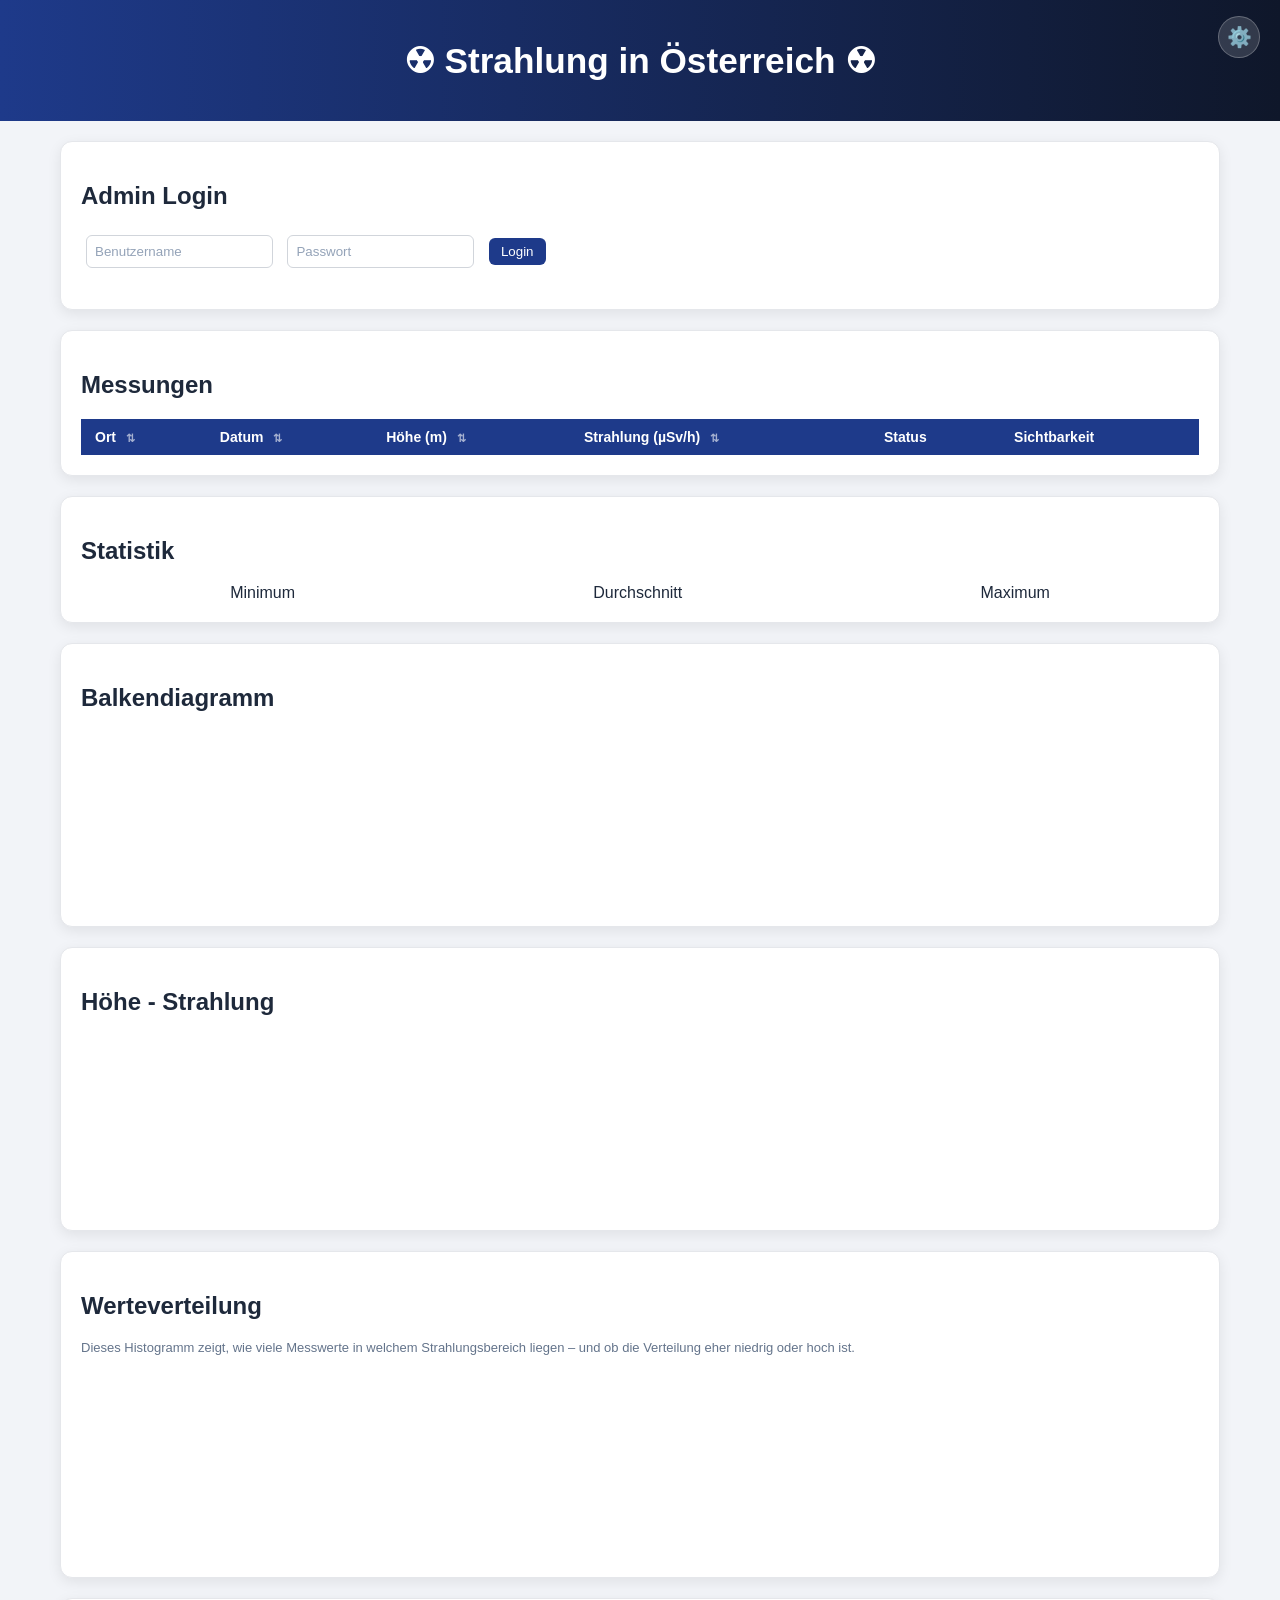
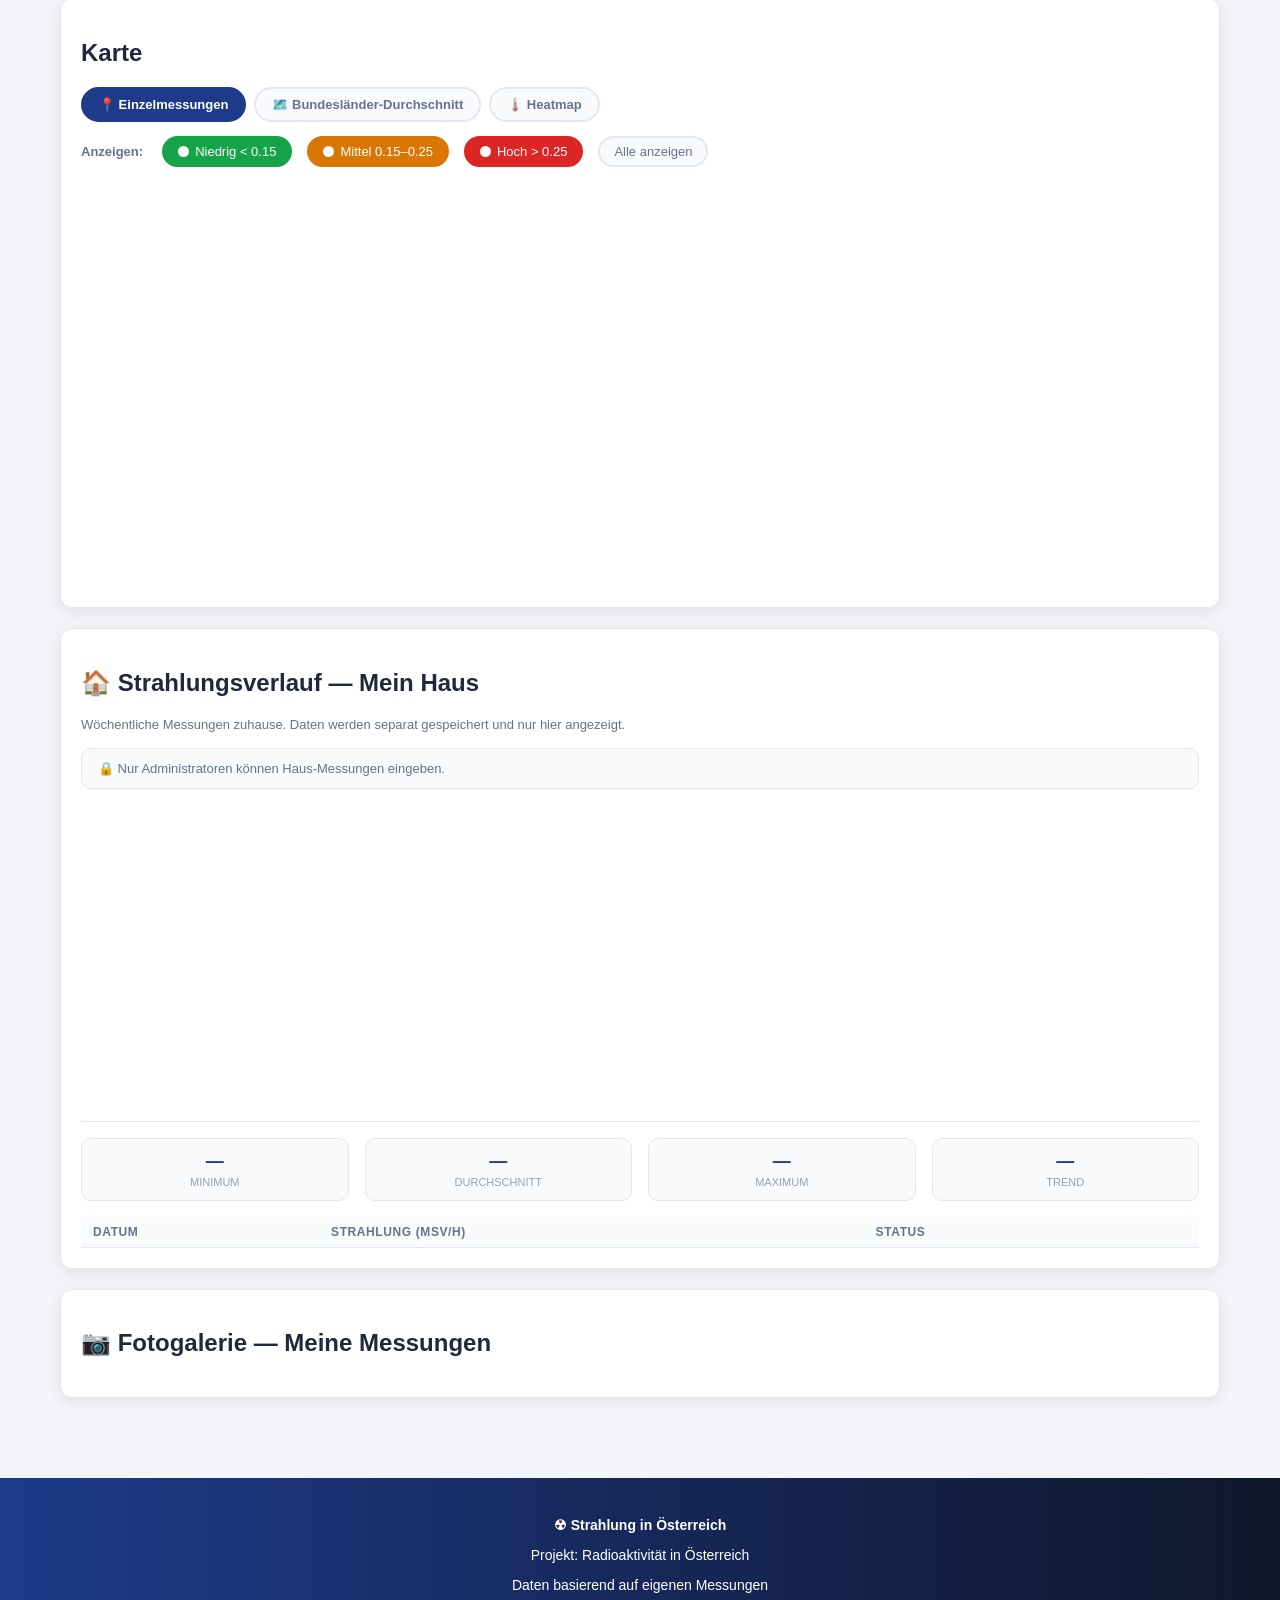
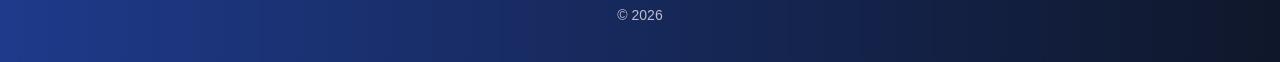
==== index.html @ 36058689 "Add files via upload" ====
<!DOCTYPE html>
<html lang="de">
<head>
  <meta charset="UTF-8">
  <title>☢ Strahlungs-Dashboard Österreich</title>
  <link rel="stylesheet" href="https://unpkg.com/leaflet/dist/leaflet.css" crossorigin="anonymous"/>
  <script src="https://cdn.jsdelivr.net/npm/chart.js" crossorigin="anonymous"></script>
  <link rel="stylesheet" href="style.css">
</head>
<body>

<header>
  <h1>☢ Strahlung in Österreich ☢</h1>

  <!-- Zahnrad -->
  <button id="settingsBtn" onclick="toggleSettings()" title="Einstellungen">⚙️</button>

  <!-- Einstellungs-Panel -->
  <div id="settingsPanel">
    <div class="settings-header">⚙️ Einstellungen</div>

    <!-- Dark Mode -->
    <div class="settings-section">
      <div class="settings-label">Erscheinungsbild</div>
      <div class="toggle-row">
        <span>🌙 Dark Mode</span>
        <div class="toggle" id="darkToggle" onclick="toggleDark()"></div>
      </div>
    </div>

    <!-- Einheiten -->
    <div class="settings-section">
      <div class="settings-label">Einheit der Strahlung</div>
      <div class="unit-btns">
        <button class="unit-btn active" onclick="setUnit('uSv')" id="btn-uSv">µSv/h</button>
        <button class="unit-btn"        onclick="setUnit('mSv')" id="btn-mSv">mSv/Jahr</button>
        <button class="unit-btn"        onclick="setUnit('mrem')"id="btn-mrem">mrem/h</button>
      </div>
      <div id="unitHint" style="font-size:11px;color:var(--text-muted);margin-top:10px;line-height:1.5">
        Alle angezeigten Werte werden automatisch umgerechnet.
      </div>
    </div>
  </div>

  <!-- Overlay zum Schließen -->
  <div id="settingsOverlay" onclick="closeSettings()"></div>
</header>

<div class="container">

  <!-- Login -->
  <div class="card">
    <h2>Admin Login</h2>
    <input id="username" placeholder="Benutzername" autocomplete="username">
    <input id="password" type="password" placeholder="Passwort" autocomplete="current-password">
    <button onclick="login()">Login</button>
    <button id="logoutBtn" onclick="logout()" style="display:none;background:#6b7280">Logout</button>
    <p id="loginStatus"></p>
  </div>

  <!-- Admin Panel -->
  <div class="card" id="adminPanel" style="display:none;">
    <h2>Neue / Bearbeiten</h2>
    <input id="location" placeholder="Ort">
    <input id="date" type="date">
    <input id="altitude" type="number" placeholder="Höhe (m)">
    <input id="value" type="number" step="0.01" placeholder="µSv/h">
    <input id="lat" type="number" placeholder="Breitengrad">
    <input id="lon" type="number" placeholder="Längengrad">
    <button onclick="saveMeasurement()">Speichern</button>
    <button onclick="cancelEdit()" style="background:#6b7280">Abbrechen</button>
  </div>

  <!-- Tabelle -->
  <div class="card">
    <h2>Messungen</h2>
    <div class="table-wrapper">
      <table>
        <thead>
          <tr>
            <th onclick="sortTable('location')" data-col="location">Ort <span class="sort-icon">⇅</span></th>
            <th onclick="sortTable('date')"     data-col="date">Datum <span class="sort-icon">⇅</span></th>
            <th onclick="sortTable('altitude')" data-col="altitude">Höhe (m) <span class="sort-icon">⇅</span></th>
            <th onclick="sortTable('value')"    data-col="value" id="valueColHeader">Strahlung (µSv/h) <span class="sort-icon">⇅</span></th>
            <th>Status</th>
            <th>Sichtbarkeit</th>
            <th id="actionHeader" style="display:none">Aktionen</th>
          </tr>
        </thead>
        <tbody id="measurementBody"></tbody>
      </table>
    </div>
  </div>

  <!-- Statistik -->
  <div class="card">
    <h2>Statistik</h2>
    <div style="display:flex;justify-content:space-around;text-align:center">
      <div><div id="minValue" style="font-size:24px;font-weight:bold"></div><div>Minimum</div></div>
      <div><div id="avgValue" style="font-size:24px;font-weight:bold"></div><div>Durchschnitt</div></div>
      <div><div id="maxValue" style="font-size:24px;font-weight:bold"></div><div>Maximum</div></div>
    </div>
  </div>

  <!-- Charts -->
  <div class="card">
    <h2>Balkendiagramm</h2>
    <canvas id="barChart"></canvas>
  </div>
  <div class="card">
    <h2>Höhe - Strahlung</h2>
    <canvas id="scatterChart"></canvas>
  </div>

  <!-- Verteilungsdiagramm -->
  <div class="card">
    <h2>Werteverteilung</h2>
    <p style="font-size:13px;color:var(--text-dim);margin:0 0 14px">
      Dieses Histogramm zeigt, wie viele Messwerte in welchem Strahlungsbereich liegen – und ob die Verteilung eher niedrig oder hoch ist.
    </p>
    <canvas id="histChart"></canvas>
    <div id="histInfo" style="margin-top:14px;display:flex;flex-wrap:wrap;gap:12px;font-size:13px;"></div>
  </div>

  <!-- Karte -->
  <div class="card">
    <h2>Karte</h2>

    <!-- Karten-Modus Umschalter -->
    <div class="map-mode-switch">
      <button class="map-mode-btn active" id="btn-mode-points" onclick="setMapMode('points')">
        📍 Einzelmessungen
      </button>
      <button class="map-mode-btn" id="btn-mode-bundeslaender" onclick="setMapMode('bundeslaender')">
        🗺️ Bundesländer-Durchschnitt
      </button>
      <button class="map-mode-btn" id="btn-mode-heatmap" onclick="setMapMode('heatmap')">
        🌡️ Heatmap
      </button>
    </div>

    <div id="mapFilter" style="display:flex;flex-wrap:wrap;gap:10px;margin-bottom:12px;align-items:center;">
      <span style="font-size:13px;color:var(--text-dim);font-weight:600;margin-right:4px;">Anzeigen:</span>
      <button onclick="toggleFilter('green')" id="btn-green" style="background:#16a34a;border:2px solid #16a34a;padding:6px 14px;border-radius:20px;font-size:13px;display:flex;align-items:center;gap:6px;">
        <span style="display:inline-block;width:11px;height:11px;border-radius:50%;background:white;"></span> Niedrig &lt; 0.15
      </button>
      <button onclick="toggleFilter('orange')" id="btn-orange" style="background:#d97706;border:2px solid #d97706;padding:6px 14px;border-radius:20px;font-size:13px;display:flex;align-items:center;gap:6px;">
        <span style="display:inline-block;width:11px;height:11px;border-radius:50%;background:white;"></span> Mittel 0.15–0.25
      </button>
      <button onclick="toggleFilter('red')" id="btn-red" style="background:#dc2626;border:2px solid #dc2626;padding:6px 14px;border-radius:20px;font-size:13px;display:flex;align-items:center;gap:6px;">
        <span style="display:inline-block;width:11px;height:11px;border-radius:50%;background:white;"></span> Hoch &gt; 0.25
      </button>
      <button onclick="resetFilter()" style="background:var(--haus-bg);color:var(--text-dim);border:2px solid var(--haus-border);padding:6px 14px;border-radius:20px;font-size:13px;">
        Alle anzeigen
      </button>
    </div>

    <!-- Legende für die Bundesländer-Ansicht -->
    <div id="mapLegend" style="display:none;"></div>

    <div id="map"></div>
    <div id="mapStatus" style="font-size:12px;color:var(--text-muted);margin-top:8px;"></div>
  </div>

  <!-- Haus-Verlauf -->
  <div class="card">
    <h2>🏠 Strahlungsverlauf — Mein Haus</h2>
    <p style="font-size:13px;color:var(--text-dim);margin:0 0 16px;">
      Wöchentliche Messungen zuhause. Daten werden separat gespeichert und nur hier angezeigt.
    </p>

    <div id="hausAdminBlock" style="display:none;">
      <div class="haus-eingabe">
        <div class="input-group">
          <label>Datum der Messung</label>
          <input type="date" id="hausDate">
        </div>
        <div class="input-group">
          <label>Strahlung (µSv/h)</label>
          <input type="number" step="0.001" id="hausValue" placeholder="z.B. 0.112">
        </div>
        <button onclick="addHausMeasurement()" style="padding:9px 20px;font-size:14px;white-space:nowrap;align-self:flex-end">
          ＋ Hinzufügen
        </button>
      </div>
    </div>
    <div id="hausLockHint" class="haus-lock">
      🔒 Nur Administratoren können Haus-Messungen eingeben.
    </div>

    <div style="position:relative;height:300px">
      <canvas id="hausChart"></canvas>
    </div>

    <div class="haus-stats">
      <div class="haus-stat"><div class="val" id="hausMin">—</div><div class="lbl">Minimum</div></div>
      <div class="haus-stat"><div class="val" id="hausAvg">—</div><div class="lbl">Durchschnitt</div></div>
      <div class="haus-stat"><div class="val" id="hausMax">—</div><div class="lbl">Maximum</div></div>
      <div class="haus-stat"><div class="val" id="hausTrend">—</div><div class="lbl">Trend</div></div>
    </div>

    <div class="haus-table-wrapper">
      <table class="haus-table">
        <thead><tr><th>Datum</th><th id="hausValCol">Strahlung (µSv/h)</th><th>Status</th><th></th></tr></thead>
        <tbody id="hausBody"></tbody>
      </table>
    </div>
  </div>

  <!-- Galerie -->
  <div class="card">
    <h2>📷 Fotogalerie — Meine Messungen</h2>
    <div class="gallery-grid" id="galleryGrid"></div>
  </div>

</div>

<!-- Lightbox -->
<div id="lightbox">
  <button class="lb-close" onclick="closeLightbox()">✕</button>
  <img id="lbImg" src="" alt="">
  <div id="lbCaption" class="lb-caption"></div>
  <div id="lbOrt"     class="lb-ort"></div>
</div>

<footer style="background:linear-gradient(90deg,#1e3a8a,#0f172a);color:white;text-align:center;padding:25px;margin-top:40px;font-size:14px;">
  <p><b>☢ Strahlung in Österreich</b></p>
  <p>Projekt: Radioaktivität in Österreich</p>
  <p>Daten basierend auf eigenen Messungen</p>
  <p style="opacity:0.7">© 2026</p>
</footer>

<script src="https://unpkg.com/leaflet/dist/leaflet.js" crossorigin="anonymous"></script>
<script src="script.js"></script>
</body>
</html>
---- style.css ----
/* ══════════════════════════════════════════════
       CSS VARIABLEN — Light & Dark Mode
    ══════════════════════════════════════════════ */
    :root {
      --bg:          #f2f4f8;
      --card:        #ffffff;
      --card-border: #e5e7eb;
      --text:        #1e293b;
      --text-dim:    #64748b;
      --text-muted:  #94a3b8;
      --input-bg:    #ffffff;
      --input-border:#d1d5db;
      --table-head:  #1e3a8a;
      --table-hover: #f0f4ff;
      --table-stripe:#f8fafc;
      --haus-bg:     #f8fafc;
      --haus-border: #e2e8f0;
      --shadow:      0 4px 14px rgba(0,0,0,0.08);
      --settings-bg: #ffffff;
      --settings-border: #e2e8f0;
      --overlay-bg:  rgba(0,0,0,0.3);
    }

    body.dark {
      --bg:          #0f1117;
      --card:        #1a1f2e;
      --card-border: #2d3748;
      --text:        #e2e8f0;
      --text-dim:    #94a3b8;
      --text-muted:  #64748b;
      --input-bg:    #252b3b;
      --input-border:#3d4a5c;
      --table-head:  #1e3a8a;
      --table-hover: #1e2a3a;
      --table-stripe:#151b27;
      --haus-bg:     #151b27;
      --haus-border: #2d3748;
      --shadow:      0 4px 14px rgba(0,0,0,0.4);
      --settings-bg: #1a1f2e;
      --settings-border: #2d3748;
      --overlay-bg:  rgba(0,0,0,0.6);
    }

    /* ══════════════════════════════════════════════
       BASIS
    ══════════════════════════════════════════════ */
    *, *::before, *::after { box-sizing: border-box; }
    body { font-family: Arial, sans-serif; margin:0; background:var(--bg); color:var(--text); transition:background 0.3s, color 0.3s; }

    header { background:linear-gradient(90deg,#1e3a8a,#0f172a); color:white; padding:40px 50px; text-align:center; position:relative; }
    header h1 { margin:0; font-size:clamp(1.4rem,4vw,2.2rem); }

    .container { max-width:1200px; margin:auto; padding:20px; }

    .card {
      background:var(--card);
      border:1px solid var(--card-border);
      padding:20px; margin-bottom:20px;
      border-radius:12px;
      box-shadow:var(--shadow);
      transition:background 0.3s, border-color 0.3s;
    }

    input {
      padding:8px; margin:5px;
      background:var(--input-bg);
      border:1px solid var(--input-border);
      color:var(--text);
      border-radius:6px;
    }
    input::placeholder { color:var(--text-muted); }

    button { color:white; background:#1e3a8a; padding:6px 12px; margin-left:5px; border:none; border-radius:6px; cursor:pointer; }
    .delete-btn { background:red; }
    .edit-btn   { background:orange; }
    #map        { height:400px; border-radius:12px; }
    canvas      { margin-top:20px; }

    /* ══════════════════════════════════════════════
       EINSTELLUNGS-ZAHNRAD
    ══════════════════════════════════════════════ */
    #settingsBtn {
      position: absolute;
      top: 16px; right: 20px;
      background: rgba(255,255,255,0.15);
      border: 1px solid rgba(255,255,255,0.25);
      color: white;
      width: 42px; height: 42px;
      border-radius: 50%;
      font-size: 20px;
      cursor: pointer;
      display: flex; align-items: center; justify-content: center;
      transition: background 0.2s, transform 0.4s;
      padding: 0; margin: 0;
    }
    #settingsBtn:hover { background:rgba(255,255,255,0.28); transform:rotate(45deg); }

    /* Settings Panel — Dropdown */
    #settingsPanel {
      display: none;
      position: absolute;
      top: 70px; right: 20px;
      width: 280px;
      background: var(--settings-bg);
      border: 1px solid var(--settings-border);
      border-radius: 14px;
      box-shadow: 0 8px 32px rgba(0,0,0,0.2);
      z-index: 1000;
      overflow: hidden;
      transition: background 0.3s;
    }
    #settingsPanel.open { display: block; }

    .settings-header {
      background: linear-gradient(90deg,#1e3a8a,#0f172a);
      color: white;
      padding: 14px 18px;
      font-weight: bold;
      font-size: 14px;
      display: flex; align-items: center; gap: 8px;
    }

    .settings-section {
      padding: 16px 18px;
      border-bottom: 1px solid var(--settings-border);
    }
    .settings-section:last-child { border-bottom: none; }

    .settings-label {
      font-size: 11px;
      font-weight: 700;
      text-transform: uppercase;
      letter-spacing: 0.08em;
      color: var(--text-muted);
      margin-bottom: 10px;
    }

    /* Toggle Switch */
    .toggle-row {
      display: flex; align-items: center; justify-content: space-between;
      font-size: 14px; color: var(--text);
    }
    .toggle {
      position: relative; width: 44px; height: 24px;
      background: #d1d5db; border-radius: 12px;
      cursor: pointer; transition: background 0.2s;
      flex-shrink: 0;
    }
    .toggle.on { background: #1e3a8a; }
    .toggle::after {
      content: '';
      position: absolute;
      top: 3px; left: 3px;
      width: 18px; height: 18px;
      background: white;
      border-radius: 50%;
      transition: transform 0.2s;
      box-shadow: 0 1px 3px rgba(0,0,0,0.2);
    }
    .toggle.on::after { transform: translateX(20px); }

    /* Einheiten-Buttons */
    .unit-btns { display: flex; gap: 6px; flex-wrap: wrap; }
    .unit-btn {
      padding: 6px 12px;
      border: 1.5px solid var(--input-border);
      border-radius: 20px;
      background: transparent;
      color: var(--text);
      font-size: 12px;
      cursor: pointer;
      transition: all 0.15s;
      margin: 0;
    }
    .unit-btn.active {
      background: #1e3a8a;
      border-color: #1e3a8a;
      color: white;
    }
    .unit-btn:hover:not(.active) { border-color: #1e3a8a; color: #1e3a8a; }

    /* Overlay zum Schließen */
    #settingsOverlay {
      display: none;
      position: fixed; inset: 0;
      z-index: 999;
    }
    #settingsOverlay.open { display: block; }

    /* ══════════════════════════════════════════════
       TABELLE
    ══════════════════════════════════════════════ */
    .table-wrapper { overflow-x:auto; margin-top:12px; }
    table { width:100%; border-collapse:collapse; font-size:14px; }
    thead tr { background:var(--table-head); color:white; }
    thead th { padding:10px 14px; text-align:left; cursor:pointer; user-select:none; white-space:nowrap; }
    thead th:hover { background:#2a4fa8; }
    thead th .sort-icon { margin-left:6px; opacity:0.6; font-size:11px; }
    thead th.active .sort-icon { opacity:1; }
    tbody tr { border-bottom:1px solid var(--card-border); transition:background 0.15s; }
    tbody tr:hover { background:var(--table-hover); }
    tbody td { padding:9px 14px; vertical-align:middle; color:var(--text); }
    .badge { display:inline-block; padding:2px 10px; border-radius:20px; font-size:12px; font-weight:bold; }
    .badge-green  { background:#dcfce7; color:#166534; }
    .badge-orange { background:#fef3c7; color:#92400e; }
    .badge-red    { background:#fee2e2; color:#991b1b; }
    .action-btns  { display:flex; gap:6px; }

    /* Sichtbarkeits-Toggle */
    .toggle-vis-btn {
      font-size: 11px;
      padding: 2px 7px;
      border-radius: 20px;
      border: 1.5px solid;
      cursor: pointer;
      white-space: nowrap;
      margin: 0;
      transition: all 0.15s;
    }
    .btn-visible {
      background: transparent;
      border-color: #cbd5e1;
      color: var(--text-muted);
    }
    .btn-visible:hover { border-color: #dc2626; color: #dc2626; background: #fee2e2; }
    .btn-hidden {
      background: #dbeafe;
      border-color: #1e3a8a;
      color: #1e3a8a;
      font-weight: 600;
    }
    body.dark .btn-hidden { background: #1e2a3a; }
    .btn-hidden:hover { background: #bfdbfe; }

    /* Ausgeblendete Zeile */
    tbody tr.row-hidden { opacity: 0.38; }
    tbody tr.row-hidden td { text-decoration: line-through; text-decoration-color: #94a3b8; }

    /* ══════════════════════════════════════════════
       KARTEN-MODUS UMSCHALTER & LEGENDE
    ══════════════════════════════════════════════ */
    .map-mode-switch {
      display: flex; gap: 8px; flex-wrap: wrap;
      margin-bottom: 14px;
    }
    .map-mode-btn {
      background: var(--haus-bg);
      color: var(--text-dim);
      border: 2px solid var(--haus-border);
      padding: 8px 16px;
      border-radius: 20px;
      font-size: 13px;
      font-weight: 600;
      margin: 0;
      cursor: pointer;
      transition: all 0.15s;
    }
    .map-mode-btn:hover { border-color: #1e3a8a; color: #1e3a8a; }
    .map-mode-btn.active {
      background: #1e3a8a;
      border-color: #1e3a8a;
      color: white;
    }

    #mapLegend {
      display: flex;
      align-items: center;
      gap: 10px;
      flex-wrap: wrap;
      background: var(--haus-bg);
      border: 1px solid var(--haus-border);
      border-radius: 10px;
      padding: 12px 16px;
      margin-bottom: 14px;
      font-size: 12px;
      color: var(--text-dim);
    }
    #mapLegend .legend-bar {
      flex: 1;
      min-width: 140px;
      max-width: 320px;
      height: 14px;
      border-radius: 7px;
      border: 1px solid var(--haus-border);
    }
    #mapLegend .legend-labels {
      display: flex;
      justify-content: space-between;
      flex: 1;
      min-width: 140px;
      max-width: 320px;
      font-size: 11px;
      font-weight: 600;
    }
    #mapLegend .legend-empty {
      display: flex; align-items: center; gap: 6px;
      font-size: 11px;
    }
    #mapLegend .legend-empty .swatch {
      width: 12px; height: 12px; border-radius: 3px;
      background: #cbd5e1; border: 1px solid var(--haus-border);
      display: inline-block;
    }
    body.dark #mapLegend .legend-empty .swatch { background: #334155; }

    .bundesland-tooltip {
      font-size: 13px;
    }

    /* ══════════════════════════════════════════════
       HAUS-VERLAUF
    ══════════════════════════════════════════════ */
    .haus-eingabe {
      display:flex; flex-wrap:wrap; gap:12px; align-items:flex-end;
      background:var(--haus-bg); border:1px solid var(--haus-border);
      border-radius:10px; padding:16px; margin-bottom:16px;
    }
    .haus-eingabe .input-group { display:flex; flex-direction:column; gap:4px; flex:1; min-width:150px; max-width:280px; }
    .haus-eingabe label { font-size:12px; color:var(--text-dim); font-weight:600; text-transform:uppercase; letter-spacing:0.05em; }
    .haus-eingabe input { padding:9px 11px; margin:0; border:1px solid var(--input-border); border-radius:6px; font-size:14px; width:100%; background:var(--input-bg); color:var(--text); }
    .haus-eingabe input:focus { outline:none; border-color:#1e3a8a; box-shadow:0 0 0 2px rgba(30,58,138,0.15); }
    .haus-lock { background:var(--haus-bg); border:1px solid var(--haus-border); border-radius:10px; padding:12px 16px; font-size:13px; color:var(--text-dim); display:flex; align-items:center; gap:8px; margin-bottom:16px; }
    .haus-table-wrapper { overflow-x:auto; margin-top:16px; }
    .haus-table { width:100%; border-collapse:collapse; font-size:13px; }
    .haus-table thead tr { background:var(--haus-bg); }
    .haus-table thead th { padding:8px 12px; text-align:left; color:var(--text-dim); font-size:12px; text-transform:uppercase; letter-spacing:0.05em; border-bottom:1px solid var(--haus-border); }
    .haus-table tbody tr { border-bottom:1px solid var(--haus-border); transition:background 0.15s; }
    .haus-table tbody tr:hover { background:var(--table-hover); }
    .haus-table tbody td { padding:8px 12px; color:var(--text); }
    .haus-stats { display:flex; gap:16px; flex-wrap:wrap; margin-top:16px; padding-top:16px; border-top:1px solid var(--haus-border); }
    .haus-stat { flex:1; min-width:120px; text-align:center; background:var(--haus-bg); border:1px solid var(--haus-border); border-radius:10px; padding:12px 8px; }
    .haus-stat .val { font-size:18px; font-weight:bold; color:#1e3a8a; }
    .haus-stat .lbl { font-size:11px; color:var(--text-muted); margin-top:4px; text-transform:uppercase; }

    /* ══════════════════════════════════════════════
       GALERIE
    ══════════════════════════════════════════════ */
    .gallery-grid { display:grid; grid-template-columns:repeat(3,1fr); gap:20px; margin-top:12px; }
    @media(max-width:800px){ .gallery-grid{grid-template-columns:repeat(2,1fr)} }
    @media(max-width:500px){ .gallery-grid{grid-template-columns:1fr} }
    .gallery-item { border-radius:12px; overflow:hidden; box-shadow:var(--shadow); background:var(--card); display:flex; flex-direction:column; transition:box-shadow 0.2s; }
    .gallery-item:hover { box-shadow:0 8px 28px rgba(0,0,0,0.2); }
    .gallery-item .img-wrap { aspect-ratio:4/3; overflow:hidden; cursor:pointer; }
    .gallery-item .img-wrap img { width:100%; height:100%; object-fit:cover; display:block; transition:transform 0.3s; }
    .gallery-item:hover .img-wrap img { transform:scale(1.05); }
    .gallery-caption { padding:10px 14px; background:var(--card); border-top:1px solid var(--card-border); font-size:13px; font-weight:600; color:var(--text); }
    .gallery-caption .ort { font-size:11px; color:var(--text-muted); font-weight:400; margin-top:2px; }

    /* ══════════════════════════════════════════════
       LIGHTBOX
    ══════════════════════════════════════════════ */
    #lightbox { display:none; position:fixed; inset:0; z-index:9999; background:rgba(0,0,0,0.92); flex-direction:column; align-items:center; justify-content:center; }
    #lightbox.open { display:flex; }
    #lightbox img { max-width:90vw; max-height:78vh; border-radius:10px; box-shadow:0 8px 40px rgba(0,0,0,0.6); }
    #lightbox .lb-close { position:absolute; top:18px; right:24px; color:white; font-size:36px; cursor:pointer; background:none; border:none; line-height:1; }
    #lightbox .lb-caption { color:white; margin-top:14px; font-size:15px; font-weight:600; opacity:0.95; text-align:center; }
    #lightbox .lb-ort { color:white; font-size:13px; opacity:0.6; text-align:center; margin-top:4px; }

    /* Dark mode chart text fix */
    body.dark canvas { filter: none; }

    @media(max-width:600px){
      .haus-eingabe { flex-direction:column; }
      .haus-stats   { flex-direction:column; }
    }
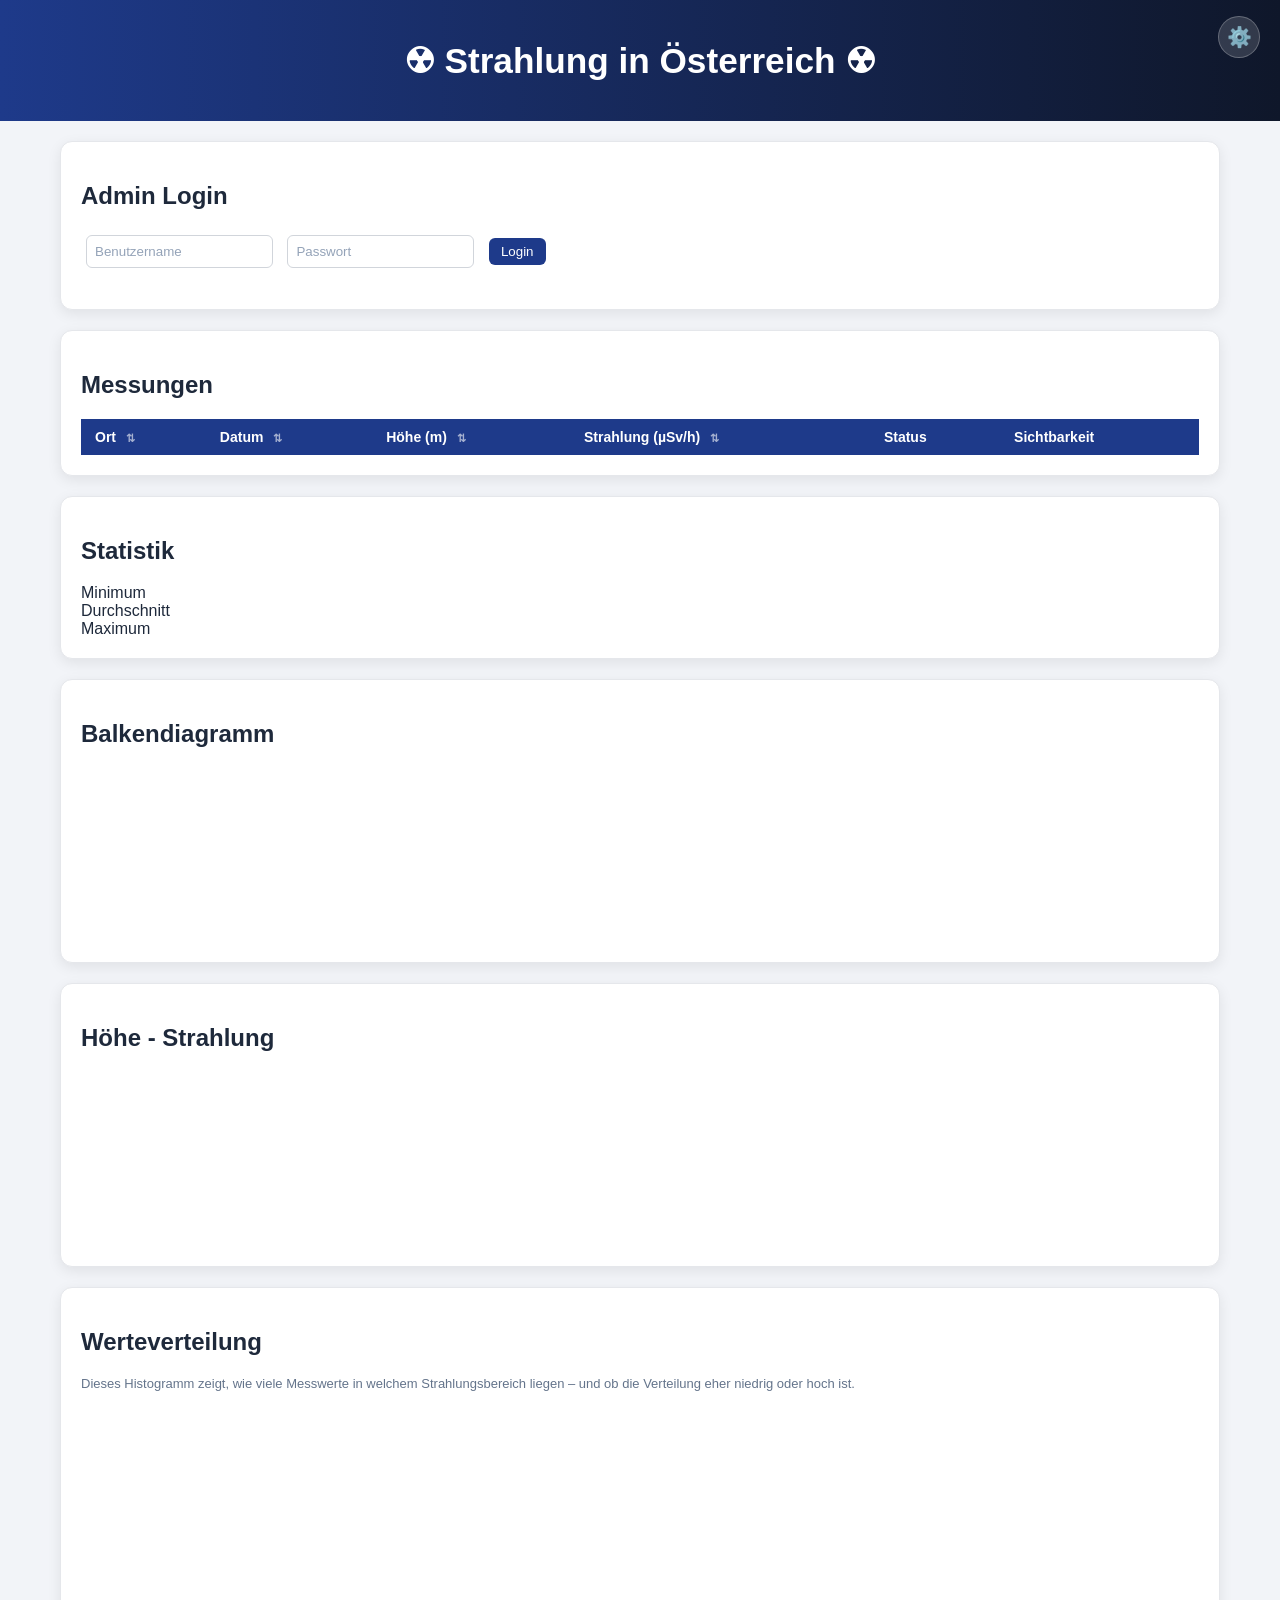
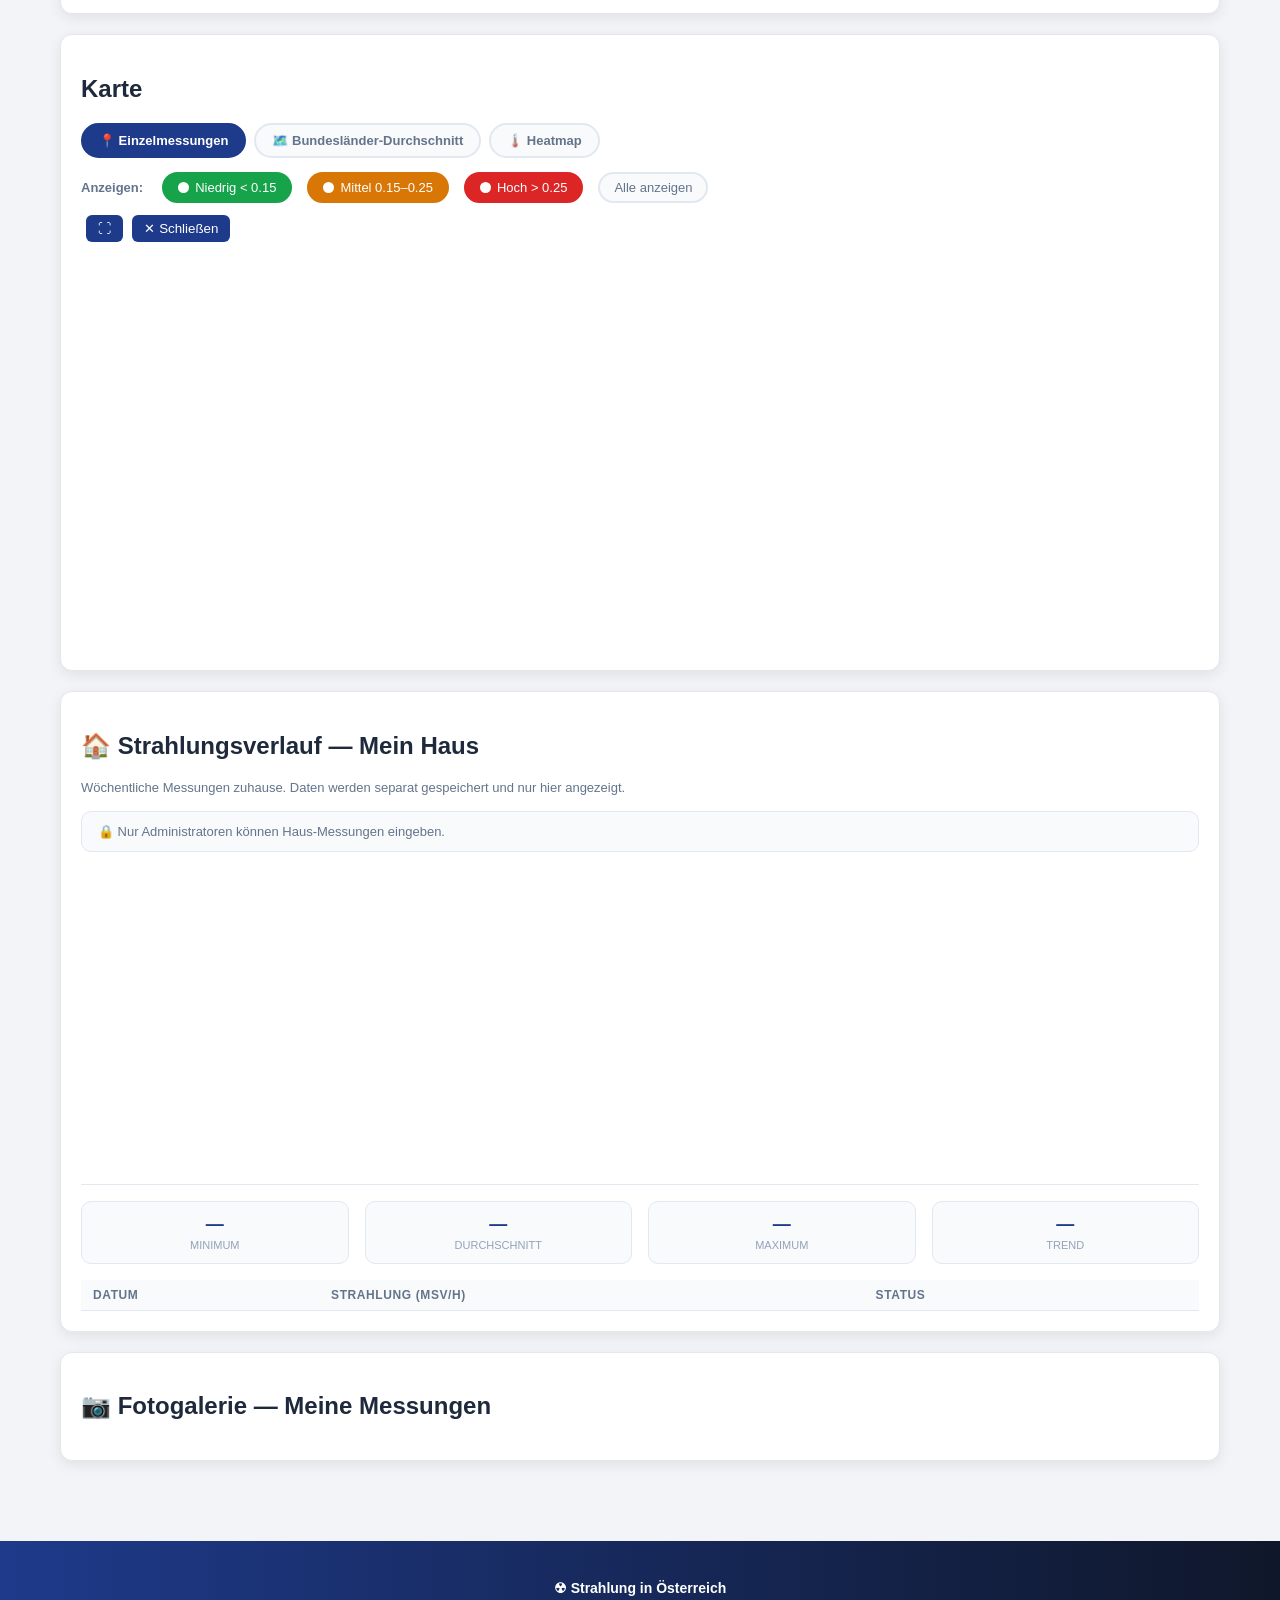
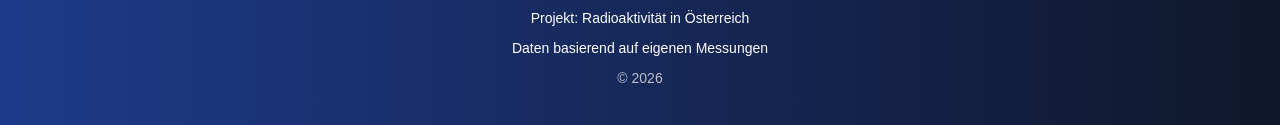
==== commit 9e08e76c: "Refactor statistics layout and add map controls" ====
--- a/index.html
+++ b/index.html
@@ -2,6 +2,7 @@
 <html lang="de">
 <head>
   <meta charset="UTF-8">
+  <meta name="viewport" content="width=device-width, initial-scale=1, viewport-fit=cover">
   <title>☢ Strahlungs-Dashboard Österreich</title>
   <link rel="stylesheet" href="https://unpkg.com/leaflet/dist/leaflet.css" crossorigin="anonymous"/>
   <script src="https://cdn.jsdelivr.net/npm/chart.js" crossorigin="anonymous"></script>
@@ -95,10 +96,10 @@
   <!-- Statistik -->
   <div class="card">
     <h2>Statistik</h2>
-    <div style="display:flex;justify-content:space-around;text-align:center">
-      <div><div id="minValue" style="font-size:24px;font-weight:bold"></div><div>Minimum</div></div>
-      <div><div id="avgValue" style="font-size:24px;font-weight:bold"></div><div>Durchschnitt</div></div>
-      <div><div id="maxValue" style="font-size:24px;font-weight:bold"></div><div>Maximum</div></div>
+    <div class="stats-row">
+      <div class="stat-box"><div id="minValue" class="stat-val"></div><div>Minimum</div></div>
+      <div class="stat-box"><div id="avgValue" class="stat-val"></div><div>Durchschnitt</div></div>
+      <div class="stat-box"><div id="maxValue" class="stat-val"></div><div>Maximum</div></div>
     </div>
   </div>
 
@@ -158,7 +159,11 @@
     <!-- Legende für die Bundesländer-Ansicht -->
     <div id="mapLegend" style="display:none;"></div>
 
-    <div id="map"></div>
+    <div id="mapWrapper" class="map-wrapper">
+      <button id="mapExpandBtn" class="map-expand-btn" onclick="toggleMapFullscreen()" title="Karte groß anzeigen">⛶</button>
+      <button id="mapCloseBtn" class="map-close-btn" onclick="toggleMapFullscreen()" title="Schließen">✕ Schließen</button>
+      <div id="map"></div>
+    </div>
     <div id="mapStatus" style="font-size:12px;color:var(--text-muted);margin-top:8px;"></div>
   </div>
 
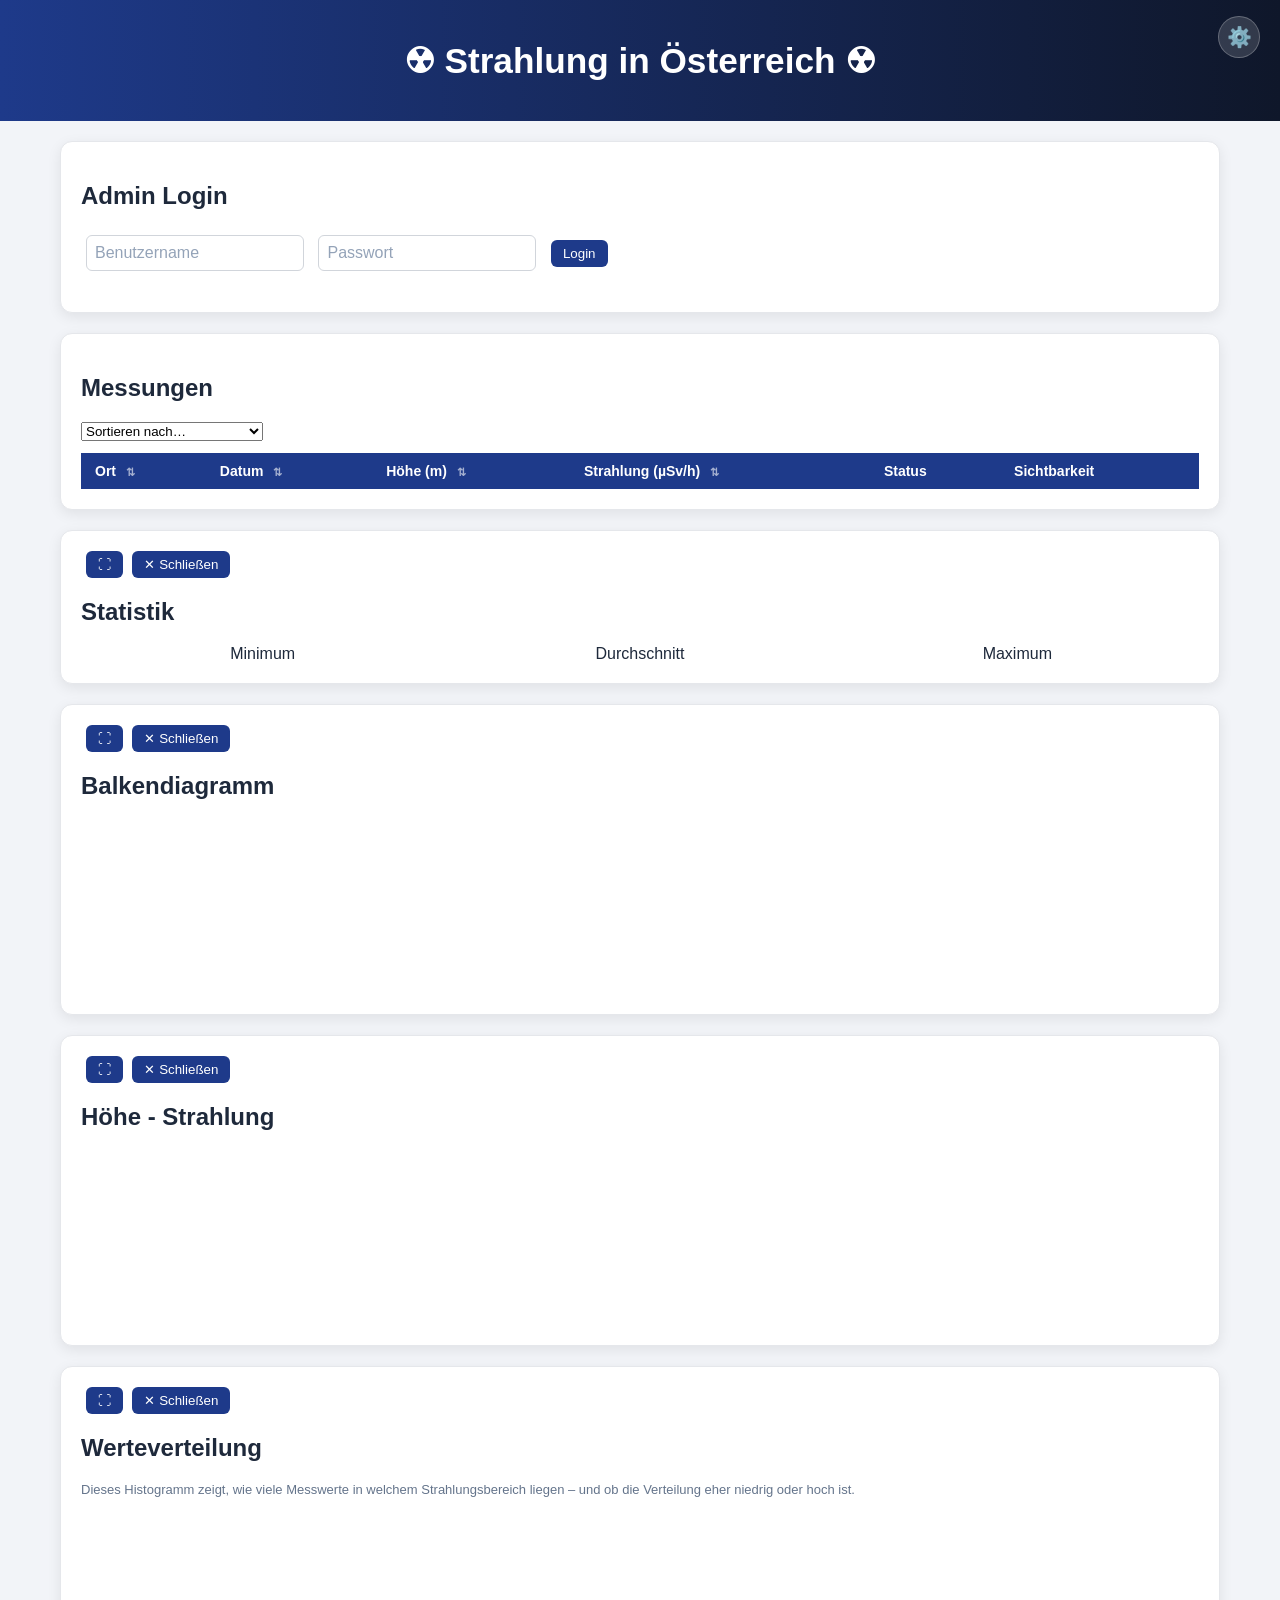
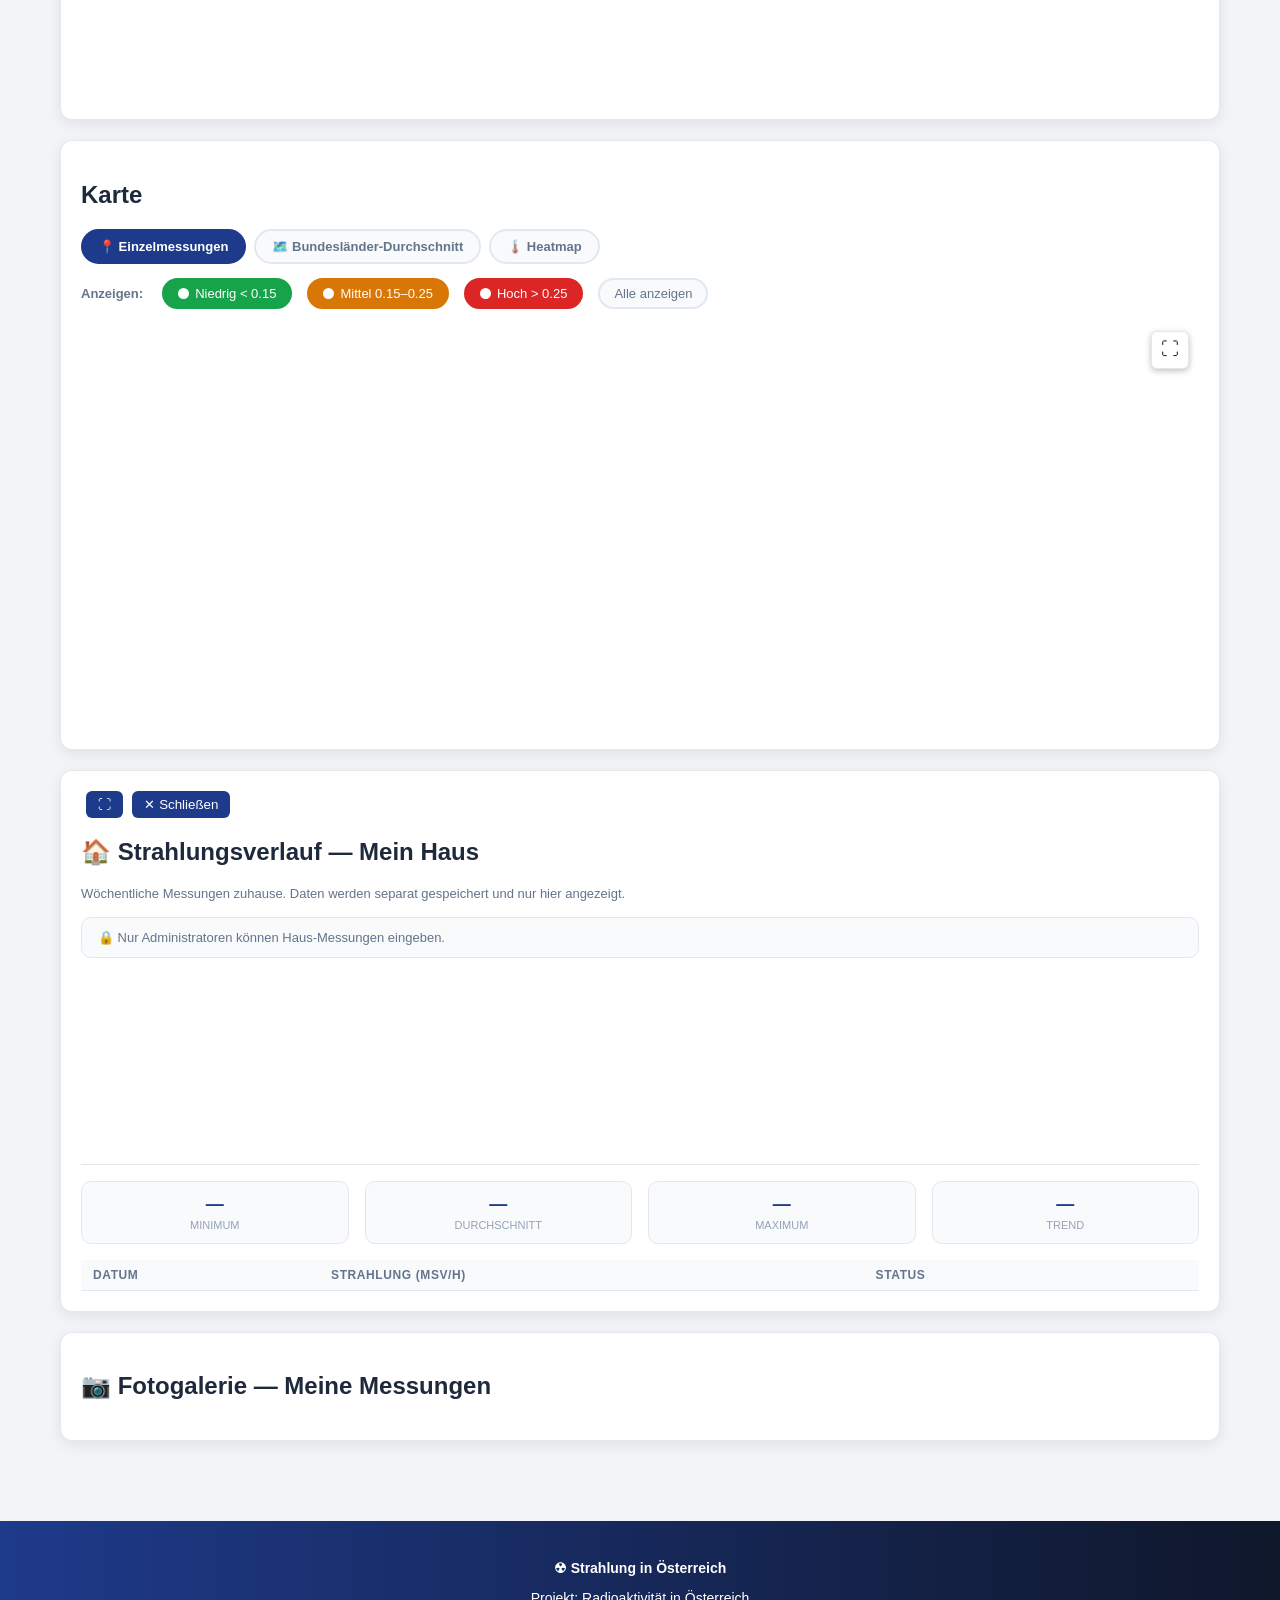
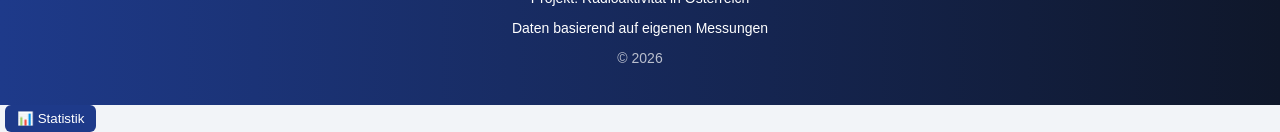
==== commit 0771f2ed: "Update index.html" ====
--- a/index.html
+++ b/index.html
@@ -75,6 +75,17 @@
   <!-- Tabelle -->
   <div class="card">
     <h2>Messungen</h2>
+    <select id="mobileSortSelect" class="mobile-sort-select" onchange="mobileSortChange(this.value)">
+      <option value="" disabled selected>Sortieren nach…</option>
+      <option value="location-asc">Ort (A–Z)</option>
+      <option value="location-desc">Ort (Z–A)</option>
+      <option value="date-desc">Datum (neu → alt)</option>
+      <option value="date-asc">Datum (alt → neu)</option>
+      <option value="altitude-asc">Höhe (niedrig → hoch)</option>
+      <option value="altitude-desc">Höhe (hoch → niedrig)</option>
+      <option value="value-asc">Strahlung (niedrig → hoch)</option>
+      <option value="value-desc">Strahlung (hoch → niedrig)</option>
+    </select>
     <div class="table-wrapper">
       <table>
         <thead>
@@ -94,32 +105,40 @@
   </div>
 
   <!-- Statistik -->
-  <div class="card">
+  <div class="card" id="statCard">
+    <button class="expand-btn" onclick="toggleCardFullscreen('statCard')" title="Groß anzeigen">⛶</button>
+    <button class="card-close-btn" onclick="toggleCardFullscreen('statCard')">✕ Schließen</button>
     <h2>Statistik</h2>
     <div class="stats-row">
-      <div class="stat-box"><div id="minValue" class="stat-val"></div><div>Minimum</div></div>
-      <div class="stat-box"><div id="avgValue" class="stat-val"></div><div>Durchschnitt</div></div>
-      <div class="stat-box"><div id="maxValue" class="stat-val"></div><div>Maximum</div></div>
+      <div class="stat-box"><div id="minValue" class="stat-val"></div><div class="stat-lbl">Minimum</div></div>
+      <div class="stat-box"><div id="avgValue" class="stat-val"></div><div class="stat-lbl">Durchschnitt</div></div>
+      <div class="stat-box"><div id="maxValue" class="stat-val"></div><div class="stat-lbl">Maximum</div></div>
     </div>
   </div>
 
   <!-- Charts -->
-  <div class="card">
+  <div class="card" id="barChartCard">
+    <button class="expand-btn" onclick="toggleCardFullscreen('barChartCard')" title="Groß anzeigen">⛶</button>
+    <button class="card-close-btn" onclick="toggleCardFullscreen('barChartCard')">✕ Schließen</button>
     <h2>Balkendiagramm</h2>
-    <canvas id="barChart"></canvas>
-  </div>
-  <div class="card">
+    <div class="chart-fixed-height"><canvas id="barChart"></canvas></div>
+  </div>
+  <div class="card" id="scatterCard">
+    <button class="expand-btn" onclick="toggleCardFullscreen('scatterCard')" title="Groß anzeigen">⛶</button>
+    <button class="card-close-btn" onclick="toggleCardFullscreen('scatterCard')">✕ Schließen</button>
     <h2>Höhe - Strahlung</h2>
-    <canvas id="scatterChart"></canvas>
+    <div class="chart-fixed-height"><canvas id="scatterChart"></canvas></div>
   </div>
 
   <!-- Verteilungsdiagramm -->
-  <div class="card">
+  <div class="card" id="histCard">
+    <button class="expand-btn" onclick="toggleCardFullscreen('histCard')" title="Groß anzeigen">⛶</button>
+    <button class="card-close-btn" onclick="toggleCardFullscreen('histCard')">✕ Schließen</button>
     <h2>Werteverteilung</h2>
     <p style="font-size:13px;color:var(--text-dim);margin:0 0 14px">
       Dieses Histogramm zeigt, wie viele Messwerte in welchem Strahlungsbereich liegen – und ob die Verteilung eher niedrig oder hoch ist.
     </p>
-    <canvas id="histChart"></canvas>
+    <div class="chart-fixed-height"><canvas id="histChart"></canvas></div>
     <div id="histInfo" style="margin-top:14px;display:flex;flex-wrap:wrap;gap:12px;font-size:13px;"></div>
   </div>
 
@@ -156,6 +175,16 @@
       </button>
     </div>
 
+    <div id="adminMapTools" style="display:none;flex-wrap:wrap;gap:10px;margin-bottom:12px;align-items:center;">
+      <span style="font-size:13px;color:var(--text-dim);font-weight:600;margin-right:4px;">Planung:</span>
+      <button id="btnPlanningMode" class="map-mode-btn" onclick="togglePlanningMode()" title="Auf die Karte klicken, um einen blauen Planungspunkt zu setzen">
+        📍 Punkt planen
+      </button>
+      <button id="btnTogglePlanned" class="map-mode-btn" onclick="togglePlannedVisibility()" title="Geplante Punkte ein-/ausblenden zum Vergleich">
+        🔵 Geplante anzeigen
+      </button>
+    </div>
+
     <!-- Legende für die Bundesländer-Ansicht -->
     <div id="mapLegend" style="display:none;"></div>
 
@@ -168,7 +197,9 @@
   </div>
 
   <!-- Haus-Verlauf -->
-  <div class="card">
+  <div class="card" id="hausCard">
+    <button class="expand-btn" onclick="toggleCardFullscreen('hausCard')" title="Groß anzeigen">⛶</button>
+    <button class="card-close-btn" onclick="toggleCardFullscreen('hausCard')">✕ Schließen</button>
     <h2>🏠 Strahlungsverlauf — Mein Haus</h2>
     <p style="font-size:13px;color:var(--text-dim);margin:0 0 16px;">
       Wöchentliche Messungen zuhause. Daten werden separat gespeichert und nur hier angezeigt.
@@ -193,7 +224,7 @@
       🔒 Nur Administratoren können Haus-Messungen eingeben.
     </div>
 
-    <div style="position:relative;height:300px">
+    <div class="chart-fixed-height">
       <canvas id="hausChart"></canvas>
     </div>
 
@@ -235,6 +266,11 @@
   <p style="opacity:0.7">© 2026</p>
 </footer>
 
+<!-- Schnellsprung zur Statistik (überspringt die oft lange Messungen-Tabelle) -->
+<button id="jumpToStatsBtn" class="jump-fab" onclick="document.getElementById('statCard').scrollIntoView({behavior:'smooth', block:'start'})" title="Zur Statistik springen">
+  📊 Statistik
+</button>
+
 <script src="https://unpkg.com/leaflet/dist/leaflet.js" crossorigin="anonymous"></script>
 <script src="script.js"></script>
 </body>
--- a/style.css
+++ b/style.css
@@ -67,6 +67,7 @@
       border:1px solid var(--input-border);
       color:var(--text);
       border-radius:6px;
+      font-size:16px; /* verhindert Auto-Zoom bei Fokus auf iOS */
     }
     input::placeholder { color:var(--text-muted); }
 
@@ -75,6 +76,54 @@
     .edit-btn   { background:orange; }
     #map        { height:400px; border-radius:12px; }
     canvas      { margin-top:20px; }
+
+    /* ══════════════════════════════════════════════
+       KARTE — VOLLBILD (wie Google Maps)
+    ══════════════════════════════════════════════ */
+    .map-wrapper { position:relative; }
+
+    .map-expand-btn {
+      position:absolute; top:10px; right:10px; z-index:500;
+      width:38px; height:38px; padding:0; margin:0;
+      background:var(--card); color:var(--text);
+      border:1px solid var(--card-border);
+      border-radius:6px; font-size:18px;
+      box-shadow:0 2px 6px rgba(0,0,0,0.25);
+      display:flex; align-items:center; justify-content:center;
+      cursor:pointer;
+    }
+    .map-expand-btn:hover { background:var(--table-hover); }
+
+    .map-close-btn { display:none; }
+
+    .map-wrapper.map-fullscreen {
+      position:fixed; inset:0; z-index:9998;
+      background:var(--card);
+      padding:14px;
+      display:flex; flex-direction:column;
+    }
+    .map-wrapper.map-fullscreen #map { flex:1; height:auto; border-radius:8px; }
+    .map-wrapper.map-fullscreen .map-expand-btn { display:none; }
+    .map-wrapper.map-fullscreen .map-close-btn {
+      display:flex; align-items:center; justify-content:center; gap:6px;
+      position:static; align-self:flex-end;
+      width:auto; height:auto; margin-bottom:10px;
+      padding:10px 16px; font-size:14px; font-weight:600;
+      background:#1e3a8a; color:white; border:none;
+      border-radius:8px; box-shadow:0 2px 6px rgba(0,0,0,0.25);
+      cursor:pointer;
+    }
+    .map-wrapper.map-fullscreen .map-close-btn:hover { background:#2a4fa8; }
+
+    body.map-fullscreen-open { overflow:hidden; }
+
+    @media(max-width:640px){
+      .map-wrapper.map-fullscreen { padding:8px; }
+    }
+
+    .stats-row { display:flex; justify-content:space-around; text-align:center; flex-wrap:wrap; gap:14px; }
+    .stat-box  { flex:1; min-width:100px; }
+    .stat-val  { font-size:24px; font-weight:bold; }
 
     /* ══════════════════════════════════════════════
        EINSTELLUNGS-ZAHNRAD
@@ -363,3 +412,45 @@
       .haus-eingabe { flex-direction:column; }
       .haus-stats   { flex-direction:column; }
     }
+
+    /* ══════════════════════════════════════════════
+       MOBILE-ANPASSUNGEN
+    ══════════════════════════════════════════════ */
+    @media(max-width:640px){
+      body { font-size:16px; }
+
+      header { padding:22px 16px 28px; }
+      header h1 { line-height:1.3; }
+      #settingsBtn { top:14px; right:14px; width:40px; height:40px; font-size:18px; }
+      #settingsPanel { right:10px; left:10px; width:auto; top:66px; }
+
+      .container { padding:12px; }
+      .card { padding:16px; margin-bottom:16px; border-radius:10px; }
+      .card h2 { font-size:18px; }
+
+      /* Login/Admin-Formulare: Felder & Buttons untereinander, volle Breite = leichter zu treffen */
+      .card > input { display:block; width:100%; margin:6px 0; box-sizing:border-box; }
+      .card > button { display:block; width:100%; margin:6px 0; padding:12px; font-size:15px; }
+
+      button { padding:10px 16px; min-height:44px; font-size:15px; }
+      .toggle-vis-btn { min-height:32px; padding:6px 10px; font-size:12px; }
+
+      /* Tabelle: größere, besser lesbare Schrift; bleibt horizontal scrollbar */
+      table { font-size:15px; }
+      thead th { padding:12px 12px; font-size:13px; }
+      tbody td { padding:12px 12px; }
+      .action-btns { flex-direction:column; gap:6px; }
+      .action-btns button { width:100%; }
+
+      .haus-table { font-size:14px; }
+      .haus-table thead th, .haus-table tbody td { padding:10px 10px; }
+      .haus-stat .val { font-size:20px; }
+
+      .unit-btn, .map-mode-btn { font-size:14px; padding:9px 14px; }
+      #mapFilter button { font-size:13px; padding:8px 14px; }
+
+      #map { height:280px; }
+      .gallery-caption { font-size:14px; }
+
+      canvas { max-width:100%; }
+    }
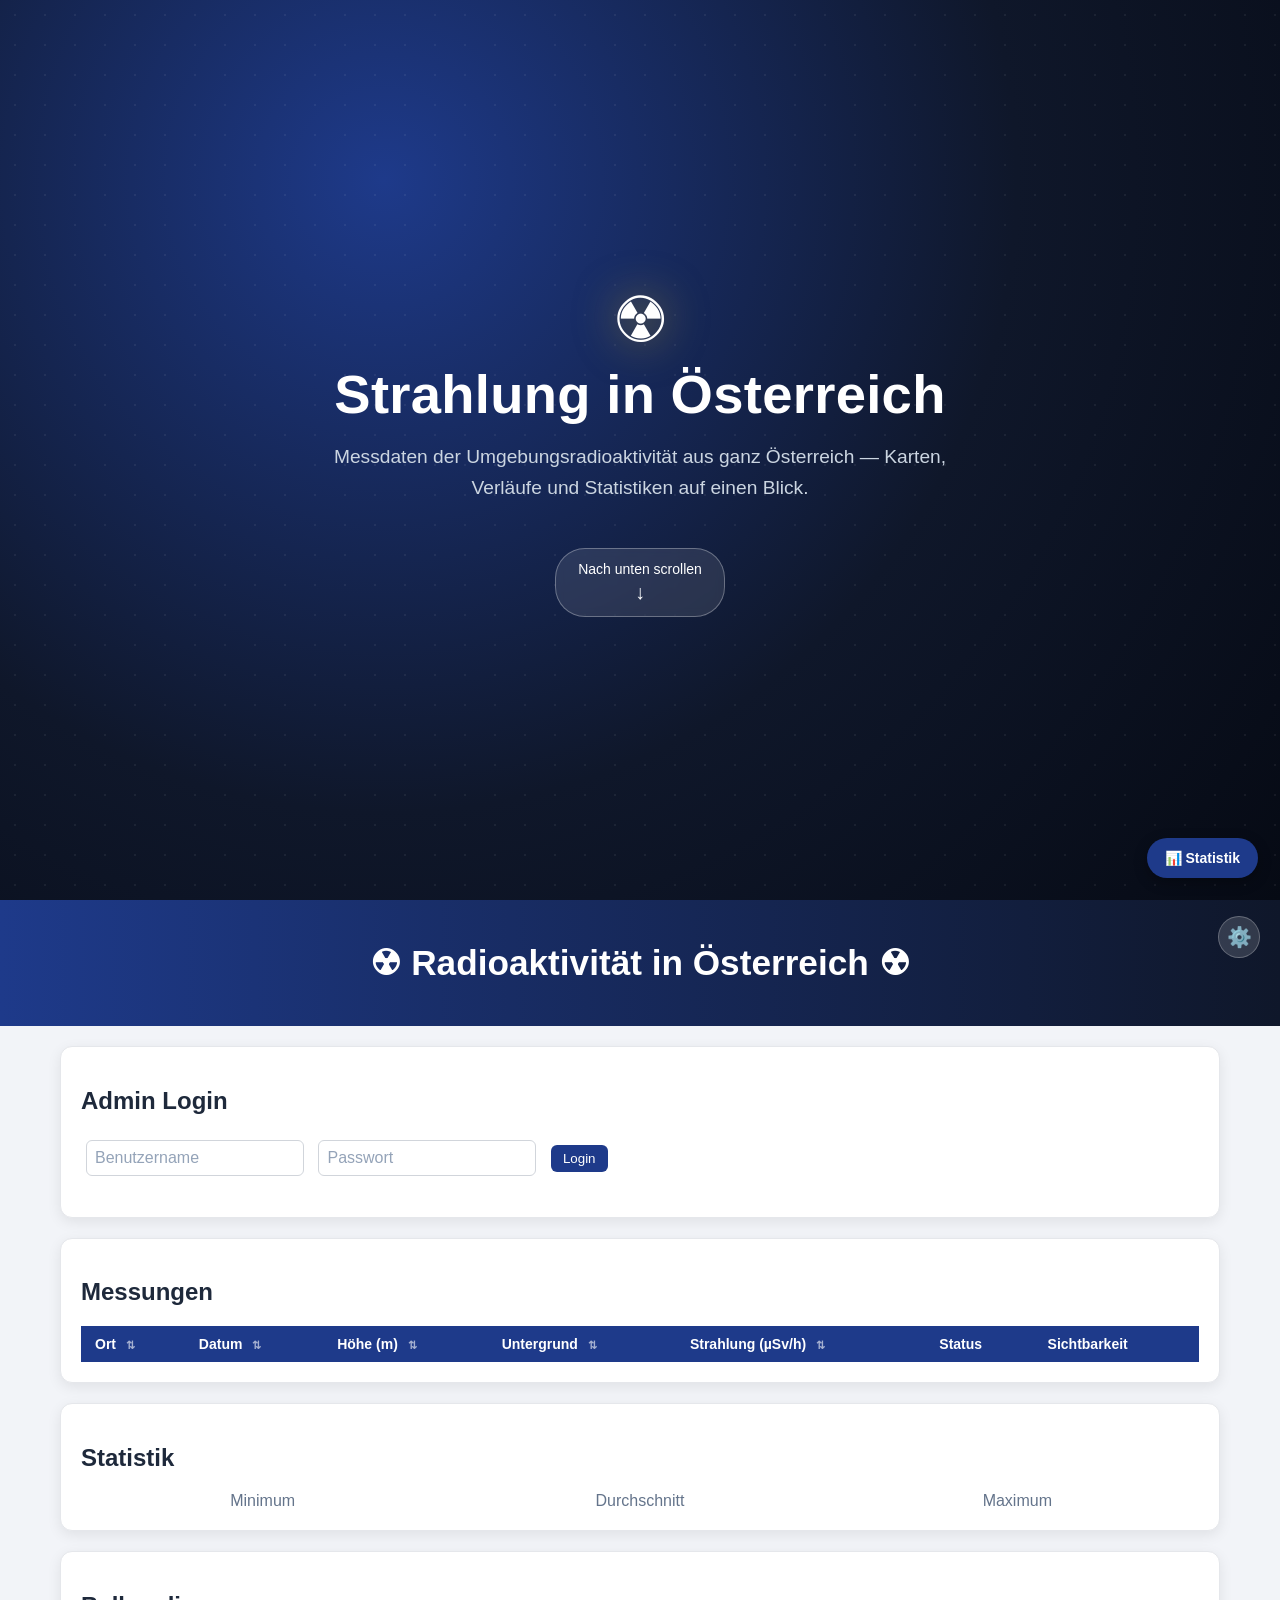
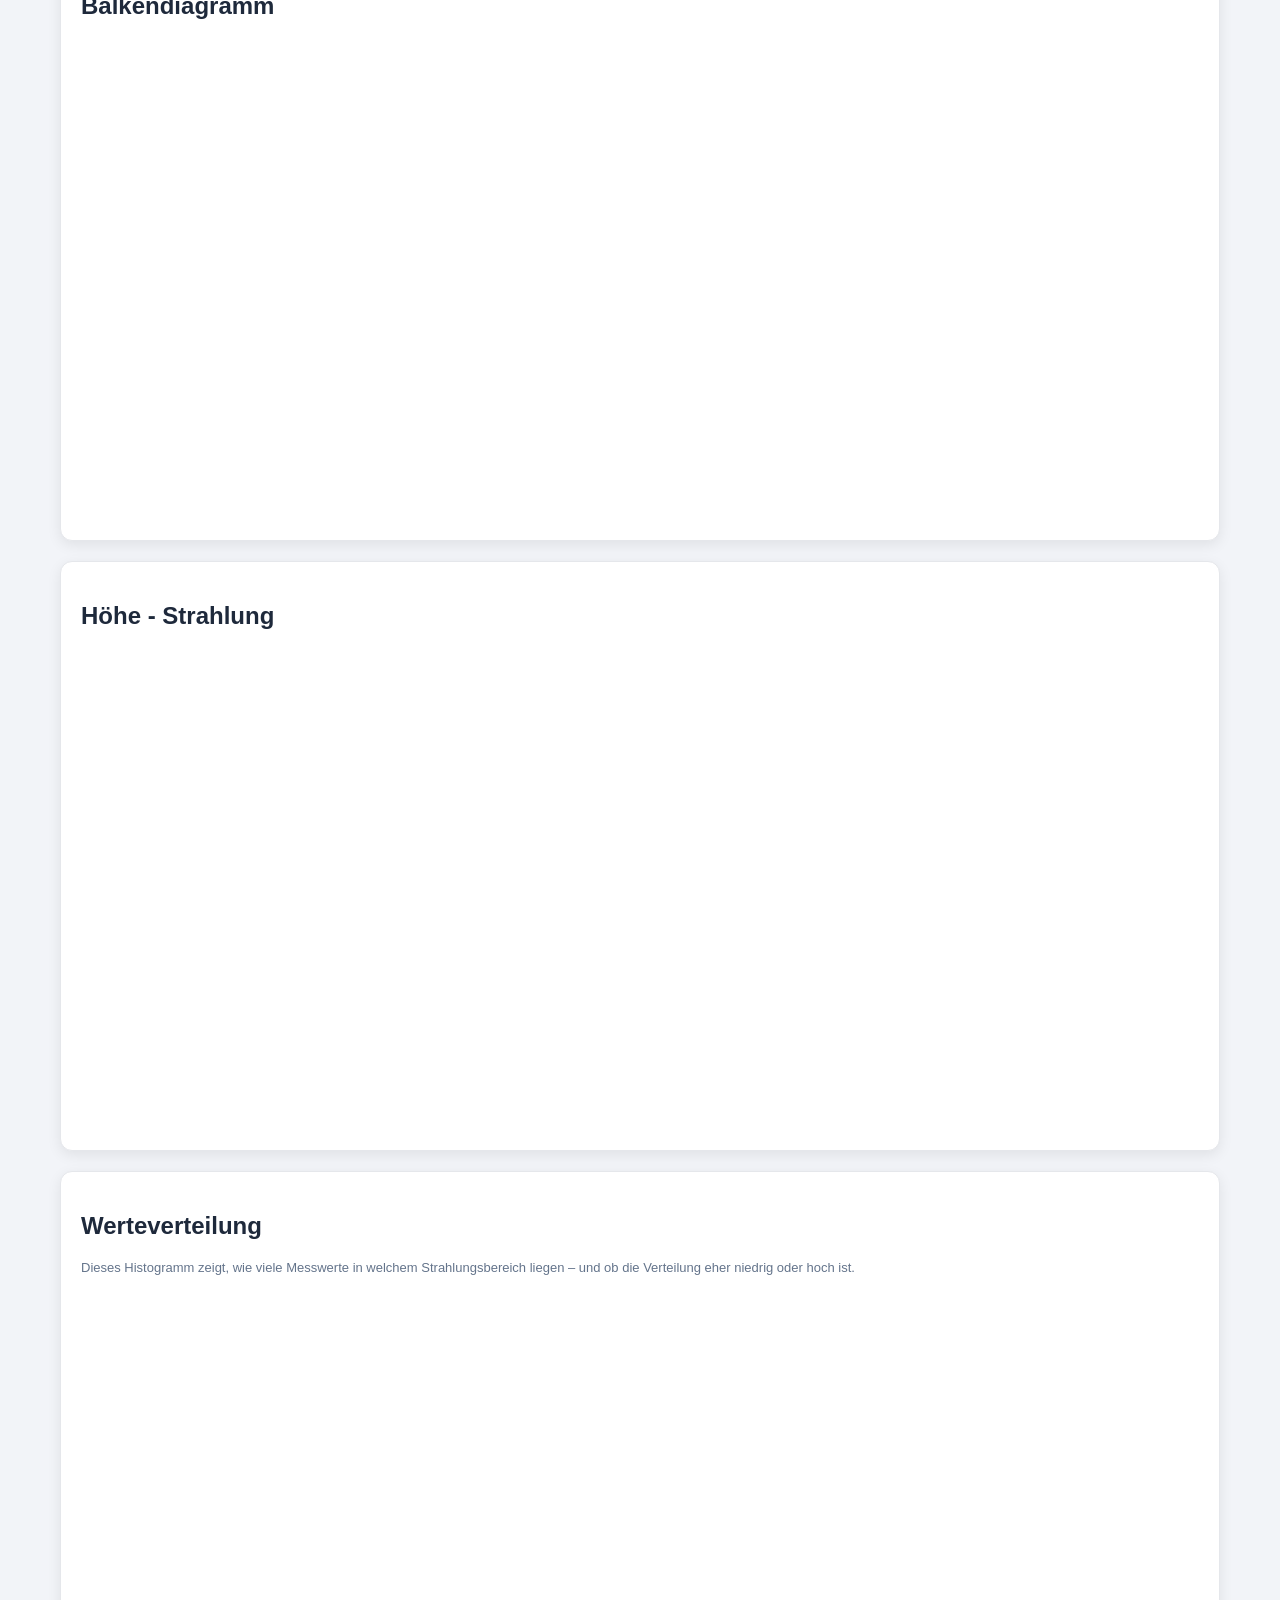
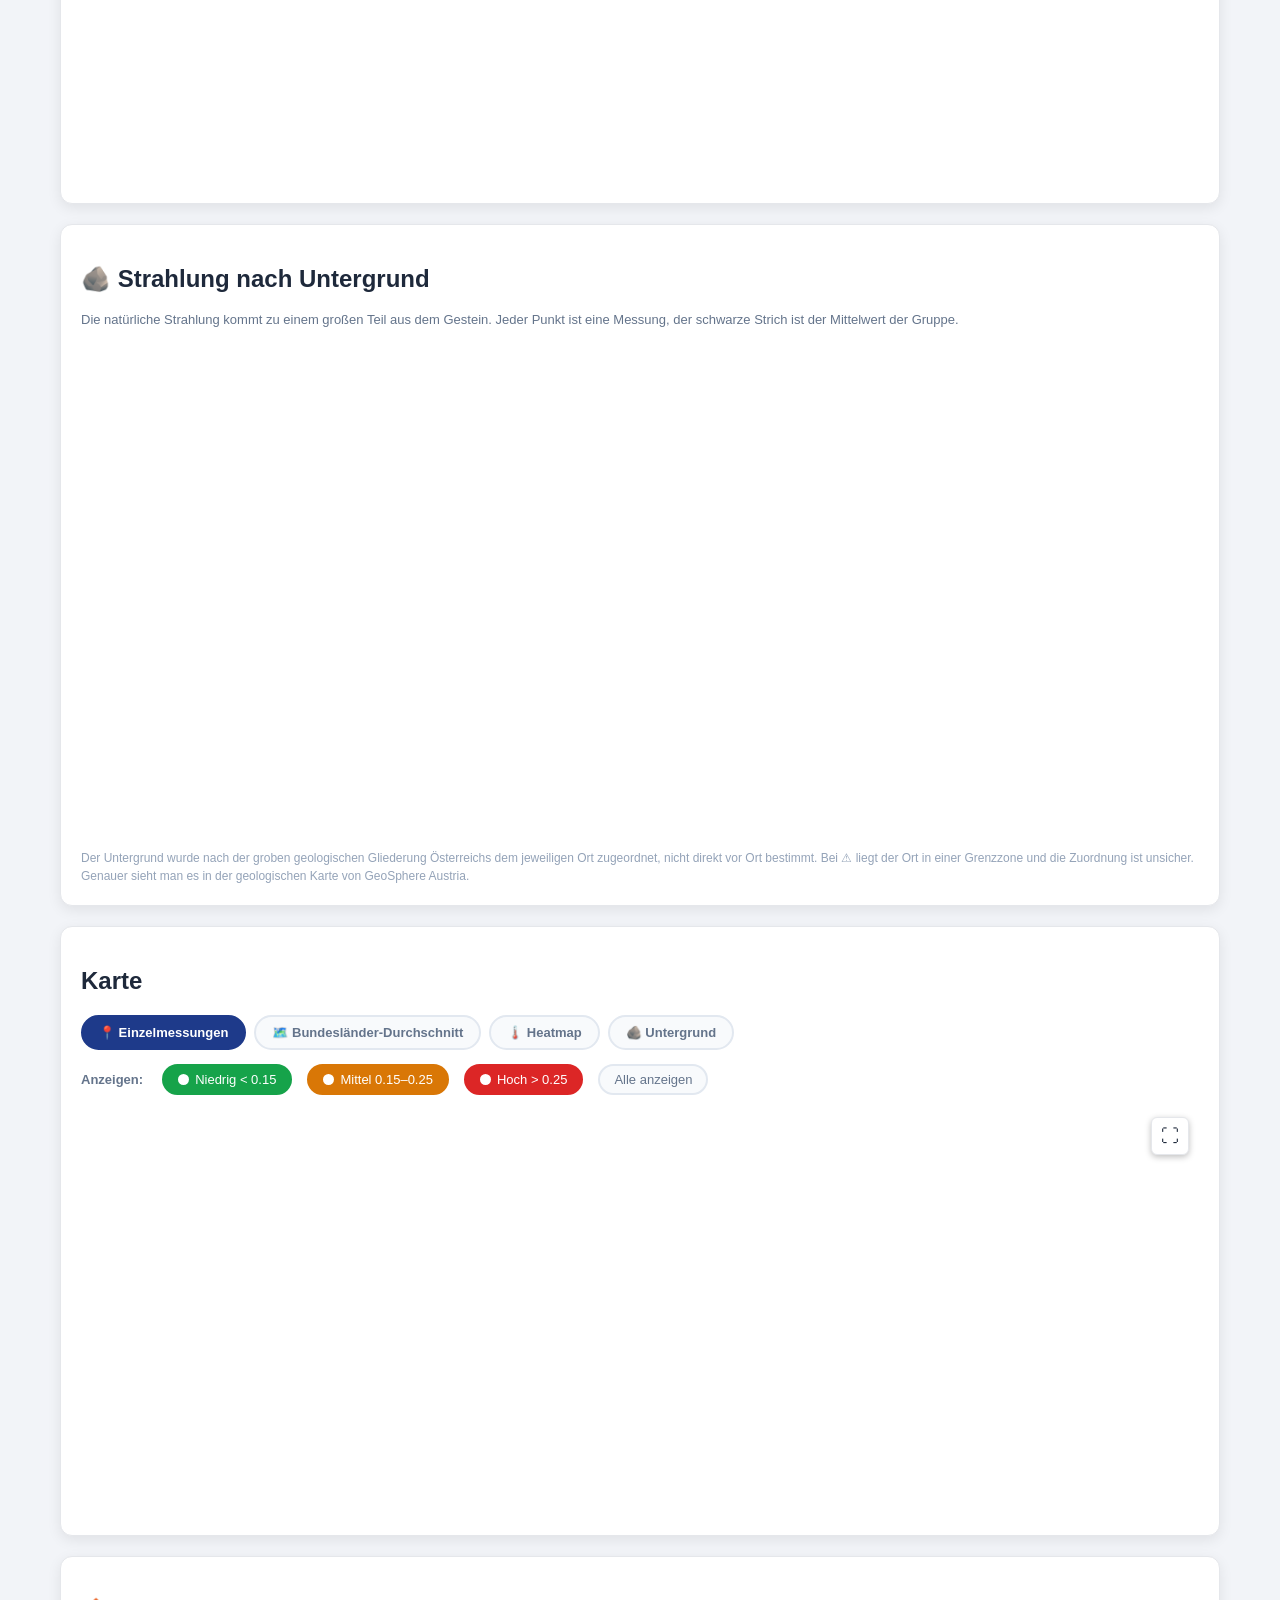
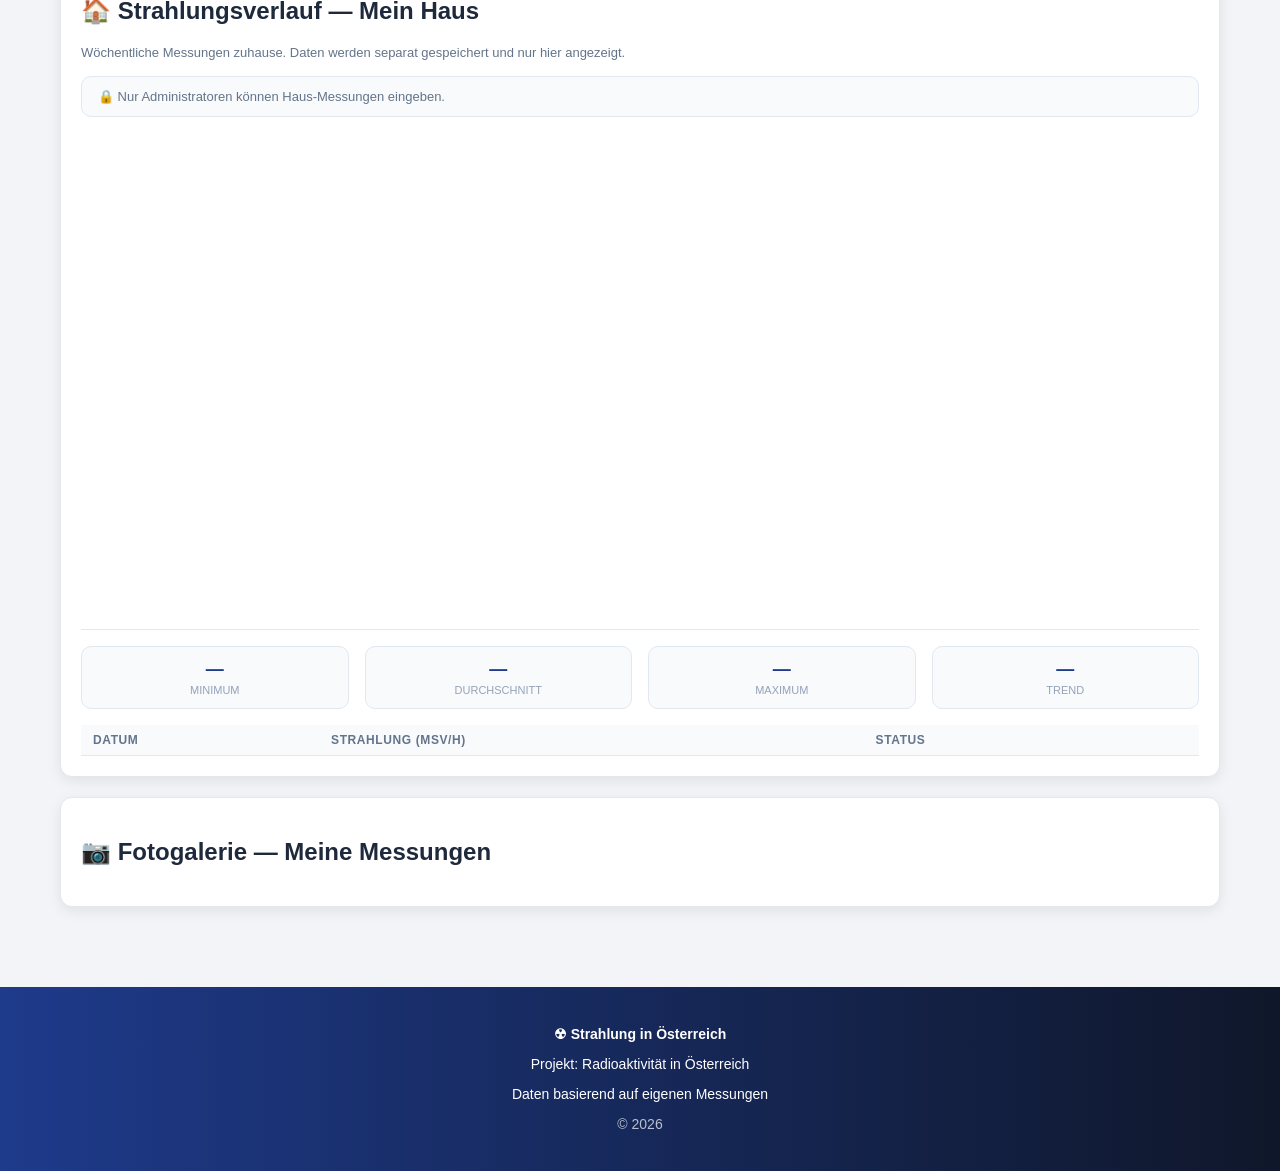
==== commit 9a497416: "Add files via upload" ====
--- a/index.html
+++ b/index.html
@@ -10,8 +10,21 @@
 </head>
 <body>
 
-<header>
-  <h1>☢ Strahlung in Österreich ☢</h1>
+<!-- Intro-Bildschirm: erstes, was man sieht — dann runterscrollen für das Dashboard -->
+<section class="hero" id="hero">
+  <div class="hero-content">
+    <div class="hero-icon">☢</div>
+    <h1 class="hero-title">Strahlung in Österreich</h1>
+    <p class="hero-subtitle">Messdaten der Umgebungsradioaktivität aus ganz Österreich — Karten, Verläufe und Statistiken auf einen Blick.</p>
+    <button class="hero-scroll-btn" onclick="document.getElementById('mainHeader').scrollIntoView({behavior:'smooth'})" title="Nach unten scrollen">
+      <span>Nach unten scrollen</span>
+      <span class="hero-arrow">↓</span>
+    </button>
+  </div>
+</section>
+
+<header id="mainHeader">
+  <h1>☢ Radioaktivität in Österreich ☢</h1>
 
   <!-- Zahnrad -->
   <button id="settingsBtn" onclick="toggleSettings()" title="Einstellungen">⚙️</button>
@@ -40,6 +53,27 @@
       <div id="unitHint" style="font-size:11px;color:var(--text-muted);margin-top:10px;line-height:1.5">
         Alle angezeigten Werte werden automatisch umgerechnet.
       </div>
+    </div>
+
+    <!-- Farbschwellen -->
+    <div class="settings-section">
+      <div class="settings-label">Farbschwellen (µSv/h)</div>
+      <div class="thresh-row">
+        <label class="thresh-field"><span class="dot dot-green"></span> bis
+          <input type="number" id="threshLow" step="0.01" min="0.01" onchange="onThresholdChange()">
+        </label>
+        <label class="thresh-field"><span class="dot dot-red"></span> ab
+          <input type="number" id="threshHigh" step="0.01" min="0.01" onchange="onThresholdChange()">
+        </label>
+      </div>
+      <div id="threshError" class="thresh-error"></div>
+      <button class="unit-btn" onclick="resetThresholds()" style="margin-top:8px">Standard (0.15 / 0.25)</button>
+      <details class="thresh-info">
+        <summary>Woher kommen diese Werte?</summary>
+        <p>Das sind <b>Orientierungswerte für dieses Projekt</b>, keine offiziellen Grenzwerte. Sie sollen nur zeigen, welche Messungen im Vergleich zu den übrigen auffallen.</p>
+        <p>Die natürliche Umgebungsstrahlung in Österreich liegt meist grob bei 0,07–0,20 µSv/h. In Granitgebieten (Wald- und Mühlviertel) und in großer Höhe ist sie höher, das ist natürlich und unbedenklich.</p>
+        <p>Die Werte gelten immer in µSv/h, unabhängig von der gewählten Einheit. <i>Grün</i> = unter dem ersten Wert, <i>Orange</i> = dazwischen, <i>Rot</i> = ab dem zweiten Wert. Die Einstellung wird in deinem Browser gespeichert.</p>
+      </details>
     </div>
   </div>
 
@@ -68,6 +102,14 @@
     <input id="value" type="number" step="0.01" placeholder="µSv/h">
     <input id="lat" type="number" placeholder="Breitengrad">
     <input id="lon" type="number" placeholder="Längengrad">
+    <select id="geology" title="Untergrund">
+      <option value="">Untergrund (unbekannt)</option>
+      <option value="granit">Granit &amp; Gneis</option>
+      <option value="kristallin">Kristallin &amp; Schiefer (Zentralalpen)</option>
+      <option value="flysch">Flysch</option>
+      <option value="sediment">Sedimente (Molasse, Becken, Schotter)</option>
+      <option value="kalk">Kalk &amp; Dolomit</option>
+    </select>
     <button onclick="saveMeasurement()">Speichern</button>
     <button onclick="cancelEdit()" style="background:#6b7280">Abbrechen</button>
   </div>
@@ -83,6 +125,7 @@
       <option value="date-asc">Datum (alt → neu)</option>
       <option value="altitude-asc">Höhe (niedrig → hoch)</option>
       <option value="altitude-desc">Höhe (hoch → niedrig)</option>
+      <option value="geology-asc">Untergrund (A–Z)</option>
       <option value="value-asc">Strahlung (niedrig → hoch)</option>
       <option value="value-desc">Strahlung (hoch → niedrig)</option>
     </select>
@@ -93,6 +136,7 @@
             <th onclick="sortTable('location')" data-col="location">Ort <span class="sort-icon">⇅</span></th>
             <th onclick="sortTable('date')"     data-col="date">Datum <span class="sort-icon">⇅</span></th>
             <th onclick="sortTable('altitude')" data-col="altitude">Höhe (m) <span class="sort-icon">⇅</span></th>
+            <th onclick="sortTable('geology')"  data-col="geology">Untergrund <span class="sort-icon">⇅</span></th>
             <th onclick="sortTable('value')"    data-col="value" id="valueColHeader">Strahlung (µSv/h) <span class="sort-icon">⇅</span></th>
             <th>Status</th>
             <th>Sichtbarkeit</th>
@@ -142,6 +186,23 @@
     <div id="histInfo" style="margin-top:14px;display:flex;flex-wrap:wrap;gap:12px;font-size:13px;"></div>
   </div>
 
+  <!-- Untergrund -->
+  <div class="card" id="geoCard">
+    <button class="expand-btn" onclick="toggleCardFullscreen('geoCard')" title="Groß anzeigen">⛶</button>
+    <button class="card-close-btn" onclick="toggleCardFullscreen('geoCard')">✕ Schließen</button>
+    <h2>🪨 Strahlung nach Untergrund</h2>
+    <p style="font-size:13px;color:var(--text-dim);margin:0 0 14px">
+      Die natürliche Strahlung kommt zu einem großen Teil aus dem Gestein. Jeder Punkt ist eine Messung, der schwarze Strich ist der Mittelwert der Gruppe.
+    </p>
+    <div class="chart-fixed-height"><canvas id="geoChart"></canvas></div>
+    <div id="geoInsight" class="geo-insight"></div>
+    <div id="geoStats" class="geo-grid"></div>
+    <p class="geo-disclaimer">
+      Der Untergrund wurde nach der groben geologischen Gliederung Österreichs dem jeweiligen Ort zugeordnet, nicht direkt vor Ort bestimmt.
+      Bei ⚠ liegt der Ort in einer Grenzzone und die Zuordnung ist unsicher. Genauer sieht man es in der geologischen Karte von GeoSphere Austria.
+    </p>
+  </div>
+
   <!-- Karte -->
   <div class="card">
     <h2>Karte</h2>
@@ -157,18 +218,21 @@
       <button class="map-mode-btn" id="btn-mode-heatmap" onclick="setMapMode('heatmap')">
         🌡️ Heatmap
       </button>
+      <button class="map-mode-btn" id="btn-mode-geology" onclick="setMapMode('geology')">
+        🪨 Untergrund
+      </button>
     </div>
 
     <div id="mapFilter" style="display:flex;flex-wrap:wrap;gap:10px;margin-bottom:12px;align-items:center;">
       <span style="font-size:13px;color:var(--text-dim);font-weight:600;margin-right:4px;">Anzeigen:</span>
       <button onclick="toggleFilter('green')" id="btn-green" style="background:#16a34a;border:2px solid #16a34a;padding:6px 14px;border-radius:20px;font-size:13px;display:flex;align-items:center;gap:6px;">
-        <span style="display:inline-block;width:11px;height:11px;border-radius:50%;background:white;"></span> Niedrig &lt; 0.15
+        <span style="display:inline-block;width:11px;height:11px;border-radius:50%;background:white;"></span> <span id="lbl-green">Niedrig &lt; 0.15</span>
       </button>
       <button onclick="toggleFilter('orange')" id="btn-orange" style="background:#d97706;border:2px solid #d97706;padding:6px 14px;border-radius:20px;font-size:13px;display:flex;align-items:center;gap:6px;">
-        <span style="display:inline-block;width:11px;height:11px;border-radius:50%;background:white;"></span> Mittel 0.15–0.25
+        <span style="display:inline-block;width:11px;height:11px;border-radius:50%;background:white;"></span> <span id="lbl-orange">Mittel 0.15–0.25</span>
       </button>
       <button onclick="toggleFilter('red')" id="btn-red" style="background:#dc2626;border:2px solid #dc2626;padding:6px 14px;border-radius:20px;font-size:13px;display:flex;align-items:center;gap:6px;">
-        <span style="display:inline-block;width:11px;height:11px;border-radius:50%;background:white;"></span> Hoch &gt; 0.25
+        <span style="display:inline-block;width:11px;height:11px;border-radius:50%;background:white;"></span> <span id="lbl-red">Hoch &gt; 0.25</span>
       </button>
       <button onclick="resetFilter()" style="background:var(--haus-bg);color:var(--text-dim);border:2px solid var(--haus-border);padding:6px 14px;border-radius:20px;font-size:13px;">
         Alle anzeigen
@@ -272,6 +336,7 @@
 </button>
 
 <script src="https://unpkg.com/leaflet/dist/leaflet.js" crossorigin="anonymous"></script>
+<script src="geology-data.js"></script>
 <script src="script.js"></script>
 </body>
 </html>
--- a/style.css
+++ b/style.css
@@ -47,12 +47,60 @@
     *, *::before, *::after { box-sizing: border-box; }
     body { font-family: Arial, sans-serif; margin:0; background:var(--bg); color:var(--text); transition:background 0.3s, color 0.3s; }
 
-    header { background:linear-gradient(90deg,#1e3a8a,#0f172a); color:white; padding:40px 50px; text-align:center; position:relative; }
-    header h1 { margin:0; font-size:clamp(1.4rem,4vw,2.2rem); }
+    /* ══════════════════════════════════════════════
+       INTRO-BILDSCHIRM (Hero) — erstes, was man sieht
+    ══════════════════════════════════════════════ */
+    .hero {
+      min-height:100vh; min-height:100svh;
+      display:flex; align-items:center; justify-content:center;
+      text-align:center; position:relative; overflow:hidden;
+      background:radial-gradient(circle at 30% 20%, #1e3a8a 0%, #0f172a 55%, #060a14 100%);
+      color:white; padding:40px 20px;
+    }
+    .hero::before {
+      content:""; position:absolute; inset:0; pointer-events:none;
+      background-image:radial-gradient(circle, rgba(255,255,255,0.06) 1.5px, transparent 1.5px);
+      background-size:30px 30px;
+    }
+    .hero-content { position:relative; z-index:1; max-width:640px; }
+    .hero-icon {
+      font-size:64px; margin-bottom:6px;
+      filter:drop-shadow(0 0 22px rgba(250,204,21,0.5));
+    }
+    .hero-title {
+      font-size:clamp(2rem,6vw,3.4rem); margin:0 0 16px;
+      font-weight:800; letter-spacing:0.3px;
+    }
+    .hero-subtitle {
+      font-size:clamp(1rem,2.4vw,1.2rem); color:#cbd5e1;
+      line-height:1.6; margin:0 0 44px;
+    }
+    .hero-scroll-btn {
+      background:rgba(255,255,255,0.1); border:1px solid rgba(255,255,255,0.3);
+      color:white; padding:12px 22px; margin:0; border-radius:30px; cursor:pointer;
+      display:inline-flex; flex-direction:column; align-items:center; gap:4px;
+      font-size:14px; backdrop-filter:blur(4px);
+      transition:background 0.2s;
+    }
+    .hero-scroll-btn:hover { background:rgba(255,255,255,0.2); }
+    .hero-arrow { font-size:20px; animation:hero-bounce 1.8s infinite; }
+    @keyframes hero-bounce {
+      0%,100% { transform:translateY(0); }
+      50%     { transform:translateY(6px); }
+    }
+    @media(max-width:640px){
+      .hero { padding:30px 16px; }
+      .hero-icon { font-size:48px; }
+      .hero-subtitle { margin-bottom:36px; }
+    }
+
+    header { background:linear-gradient(90deg,#1e3a8a,#0f172a); color:white; padding:40px 76px; text-align:center; position:relative; }
+    header h1 { margin:0; font-size:clamp(1.4rem,4vw,2.2rem); line-height:1.3; }
 
     .container { max-width:1200px; margin:auto; padding:20px; }
 
     .card {
+      position:relative;
       background:var(--card);
       border:1px solid var(--card-border);
       padding:20px; margin-bottom:20px;
@@ -124,6 +172,84 @@
     .stats-row { display:flex; justify-content:space-around; text-align:center; flex-wrap:wrap; gap:14px; }
     .stat-box  { flex:1; min-width:100px; }
     .stat-val  { font-size:24px; font-weight:bold; }
+    .stat-lbl  { color:var(--text-dim); }
+
+    /* ══════════════════════════════════════════════
+       KARTEN GROSS ANZEIGEN (Statistik / Diagramme / Haus)
+       ── gleiches Prinzip wie bei der Karte ──
+    ══════════════════════════════════════════════ */
+    .expand-btn {
+      position:absolute; top:14px; right:14px; z-index:20;
+      width:34px; height:34px; padding:0; margin:0;
+      background:var(--haus-bg); color:var(--text-dim);
+      border:1px solid var(--card-border);
+      border-radius:6px; font-size:16px;
+      display:flex; align-items:center; justify-content:center;
+      cursor:pointer;
+    }
+    .expand-btn:hover { background:var(--table-hover); color:var(--text); }
+
+    .card-close-btn { display:none; }
+
+    .card.card-fullscreen {
+      position:fixed; inset:14px; z-index:9998;
+      overflow-y:auto;
+      display:flex; flex-direction:column;
+      box-shadow:0 8px 40px rgba(0,0,0,0.35);
+    }
+    .card.card-fullscreen .expand-btn { display:none; }
+    .card.card-fullscreen .card-close-btn {
+      display:flex; align-items:center; justify-content:center; gap:6px;
+      position:sticky; top:0; align-self:flex-end;
+      width:auto; height:auto; margin-bottom:10px; margin-left:auto;
+      padding:10px 16px; font-size:14px; font-weight:600;
+      background:#1e3a8a; color:white; border:none;
+      border-radius:8px; box-shadow:0 2px 6px rgba(0,0,0,0.25);
+      cursor:pointer; z-index:5;
+    }
+    .card.card-fullscreen .card-close-btn:hover { background:#2a4fa8; }
+
+    body.card-fullscreen-open { overflow:hidden; }
+
+    /* Vergrößerte Statistik-Zahlen im Vollbild */
+    .card.card-fullscreen .stats-row { flex:1; align-items:center; }
+    .card.card-fullscreen .stat-val  { font-size:clamp(40px,9vw,88px); }
+    .card.card-fullscreen .stat-lbl  { font-size:clamp(15px,2.2vw,20px); }
+
+    /* Diagramm-Container */
+    .chart-fixed-height { position:relative; height:320px; }
+
+    .card.card-fullscreen .chart-fixed-height {
+      height:calc(100vh - 160px);
+    }
+
+    /* ══════════════════════════════════════════════
+       DESKTOP: Statistik/Diagramme/Haus direkt groß —
+       kein Vollbild-Klick nötig (nur auf dem Handy sinnvoll)
+    ══════════════════════════════════════════════ */
+    @media(min-width:641px){
+      .expand-btn { display:none; }
+      .chart-fixed-height { height:480px; }
+      .stat-val { font-size:42px; }
+      .stat-lbl { font-size:16px; }
+    }
+
+    /* Schnellsprung-Button zur Statistik */
+    .jump-fab {
+      position:fixed; bottom:22px; right:22px; z-index:600;
+      display:flex; align-items:center; gap:6px;
+      background:#1e3a8a; color:white; border:none;
+      padding:12px 18px; margin:0; border-radius:30px;
+      font-size:14px; font-weight:600;
+      box-shadow:0 4px 14px rgba(0,0,0,0.3);
+      cursor:pointer;
+    }
+    .jump-fab:hover { background:#2a4fa8; }
+
+    @media(max-width:640px){
+      .card.card-fullscreen { inset:8px; }
+      .jump-fab { bottom:16px; right:16px; padding:10px 14px; font-size:13px; }
+    }
 
     /* ══════════════════════════════════════════════
        EINSTELLUNGS-ZAHNRAD
@@ -416,41 +542,117 @@
     /* ══════════════════════════════════════════════
        MOBILE-ANPASSUNGEN
     ══════════════════════════════════════════════ */
+    .mobile-sort-select { display:none; }
+
     @media(max-width:640px){
       body { font-size:16px; }
 
-      header { padding:22px 16px 28px; }
-      header h1 { line-height:1.3; }
-      #settingsBtn { top:14px; right:14px; width:40px; height:40px; font-size:18px; }
-      #settingsPanel { right:10px; left:10px; width:auto; top:66px; }
+      header { padding:20px 56px 26px; }
+      header h1 { line-height:1.3; font-size:1.15rem; }
+      #settingsBtn { top:14px; right:12px; width:38px; height:38px; font-size:17px; }
+      #settingsPanel { right:10px; left:10px; width:auto; top:64px; }
 
       .container { padding:12px; }
       .card { padding:16px; margin-bottom:16px; border-radius:10px; }
-      .card h2 { font-size:18px; }
+      .card h2 { font-size:18px; padding-right:26px; }
+
+      .expand-btn { top:12px; right:12px; width:32px; height:32px; font-size:15px; }
 
       /* Login/Admin-Formulare: Felder & Buttons untereinander, volle Breite = leichter zu treffen */
       .card > input { display:block; width:100%; margin:6px 0; box-sizing:border-box; }
-      .card > button { display:block; width:100%; margin:6px 0; padding:12px; font-size:15px; }
+      .card > button:not(.expand-btn):not(.card-close-btn) { display:block; width:100%; margin:6px 0; padding:12px; font-size:15px; }
 
       button { padding:10px 16px; min-height:44px; font-size:15px; }
       .toggle-vis-btn { min-height:32px; padding:6px 10px; font-size:12px; }
 
-      /* Tabelle: größere, besser lesbare Schrift; bleibt horizontal scrollbar */
-      table { font-size:15px; }
-      thead th { padding:12px 12px; font-size:13px; }
-      tbody td { padding:12px 12px; }
-      .action-btns { flex-direction:column; gap:6px; }
-      .action-btns button { width:100%; }
-
-      .haus-table { font-size:14px; }
-      .haus-table thead th, .haus-table tbody td { padding:10px 10px; }
+      /* Mobiler Sortier-Dropdown ersetzt die anklickbaren Tabellen-Header */
+      .mobile-sort-select {
+        display:block; width:100%; margin-bottom:12px;
+        padding:11px 12px; font-size:15px; border-radius:8px;
+        border:1px solid var(--input-border);
+        background:var(--input-bg); color:var(--text);
+      }
+
+      /* ── Tabellen als Karten statt enger Zeilen ── */
+      .table-wrapper, .haus-table-wrapper { overflow-x:visible; }
+      .table-wrapper table, .haus-table { font-size:15px; }
+      .table-wrapper thead, .haus-table thead { display:none; }
+      .table-wrapper tbody tr, .haus-table tbody tr {
+        display:block;
+        background:var(--card);
+        border:1px solid var(--card-border);
+        border-radius:10px;
+        margin-bottom:12px;
+        padding:4px 14px;
+      }
+      .table-wrapper tbody tr:hover, .haus-table tbody tr:hover { background:var(--card); }
+      .table-wrapper tbody td, .haus-table tbody td {
+        display:flex; justify-content:space-between; align-items:center;
+        gap:10px; padding:10px 0; text-align:right;
+        border-bottom:1px solid var(--card-border);
+      }
+      .table-wrapper tbody td:last-child, .haus-table tbody td:last-child { border-bottom:none; }
+      .table-wrapper tbody td::before, .haus-table tbody td::before {
+        content:attr(data-label);
+        font-weight:600; color:var(--text-dim);
+        text-align:left; font-size:11px;
+        text-transform:uppercase; letter-spacing:0.04em;
+        flex-shrink:0;
+      }
+      .table-wrapper tbody td.action-btns::before { content:none; }
+      .table-wrapper tbody td.action-btns { display:flex; gap:8px; }
+      .table-wrapper tbody td.action-btns button { flex:1; width:auto; }
+
       .haus-stat .val { font-size:20px; }
 
       .unit-btn, .map-mode-btn { font-size:14px; padding:9px 14px; }
-      #mapFilter button { font-size:13px; padding:8px 14px; }
+      #mapFilter button, #adminMapTools button { font-size:13px; padding:8px 14px; }
 
       #map { height:280px; }
       .gallery-caption { font-size:14px; }
 
       canvas { max-width:100%; }
-    }
+
+      /* Diagramme: feste Höhe statt Zerquetschen — alle Balken bleiben ohne Scrollen sichtbar */
+      .chart-fixed-height { height:260px; }
+      .card.card-fullscreen .chart-fixed-height { height:calc(100vh - 140px); }
+    }
+
+
+    /* ── Farbschwellen in den Einstellungen ── */
+    .thresh-row { display:flex; gap:10px; }
+    .thresh-field { display:flex; align-items:center; gap:6px; font-size:13px; color:var(--text); flex:1; }
+    .thresh-field input {
+      width:100%; min-width:0; padding:6px 8px; margin:0;
+      border:1.5px solid var(--input-border); border-radius:8px;
+      background:transparent; color:var(--text); font-size:13px;
+    }
+    .thresh-field .dot { width:11px; height:11px; border-radius:50%; flex-shrink:0; }
+    .dot-green { background:#16a34a; } .dot-red { background:#dc2626; }
+    .thresh-error { color:#dc2626; font-size:12px; margin-top:6px; }
+    .thresh-info { margin-top:10px; font-size:12px; color:var(--text-dim); line-height:1.5; }
+    .thresh-info summary { cursor:pointer; font-weight:600; color:var(--text); }
+    .thresh-info p { margin:8px 0 0; }
+    #settingsPanel { max-height:calc(100vh - 90px); overflow-y:auto; }
+
+
+    /* ── Untergrund / Geologie ── */
+    .geo-chip { display:inline-flex; align-items:center; gap:6px; padding:2px 10px; border-radius:20px;
+      font-size:12px; font-weight:600; white-space:nowrap; color:var(--text);
+      background:color-mix(in srgb, var(--gc) 16%, transparent); border:1px solid color-mix(in srgb, var(--gc) 55%, transparent); }
+    .geo-chip i, .geo-legend-btn i { width:9px; height:9px; border-radius:50%; background:var(--gc); display:inline-block; flex-shrink:0; }
+    .geo-legend-btn { display:inline-flex; align-items:center; gap:6px; margin:0; padding:5px 12px; border-radius:20px;
+      font-size:12px; font-weight:600; color:var(--text); background:color-mix(in srgb, var(--gc) 16%, transparent);
+      border:2px solid var(--gc); cursor:pointer; }
+    .geo-legend-btn.off { opacity:0.4; border-color:var(--card-border); }
+    .geo-grid { display:grid; grid-template-columns:repeat(auto-fit, minmax(210px, 1fr)); gap:12px; margin-top:14px; }
+    .geo-card { border:1px solid var(--card-border); border-left:5px solid var(--gc); border-radius:10px; padding:12px 14px; background:var(--card); }
+    .geo-card-title { font-size:13px; font-weight:700; }
+    .geo-card-val { font-size:22px; font-weight:800; color:var(--gc); margin:4px 0 2px; }
+    .geo-card-range { font-size:12px; color:var(--text-dim); }
+    .geo-card-desc { font-size:12px; color:var(--text-dim); margin-top:8px; line-height:1.45; }
+    .geo-insight { margin-top:14px; font-size:14px; line-height:1.5; }
+    .geo-disclaimer { font-size:12px; color:var(--text-muted); margin:14px 0 0; line-height:1.5; }
+    #adminPanel select { padding:8px; margin:5px; background:var(--input-bg); border:1px solid var(--input-border);
+      color:var(--text); border-radius:6px; font-size:16px; max-width:100%; }
+    .card.card-fullscreen #geoStats { max-height:none; }
